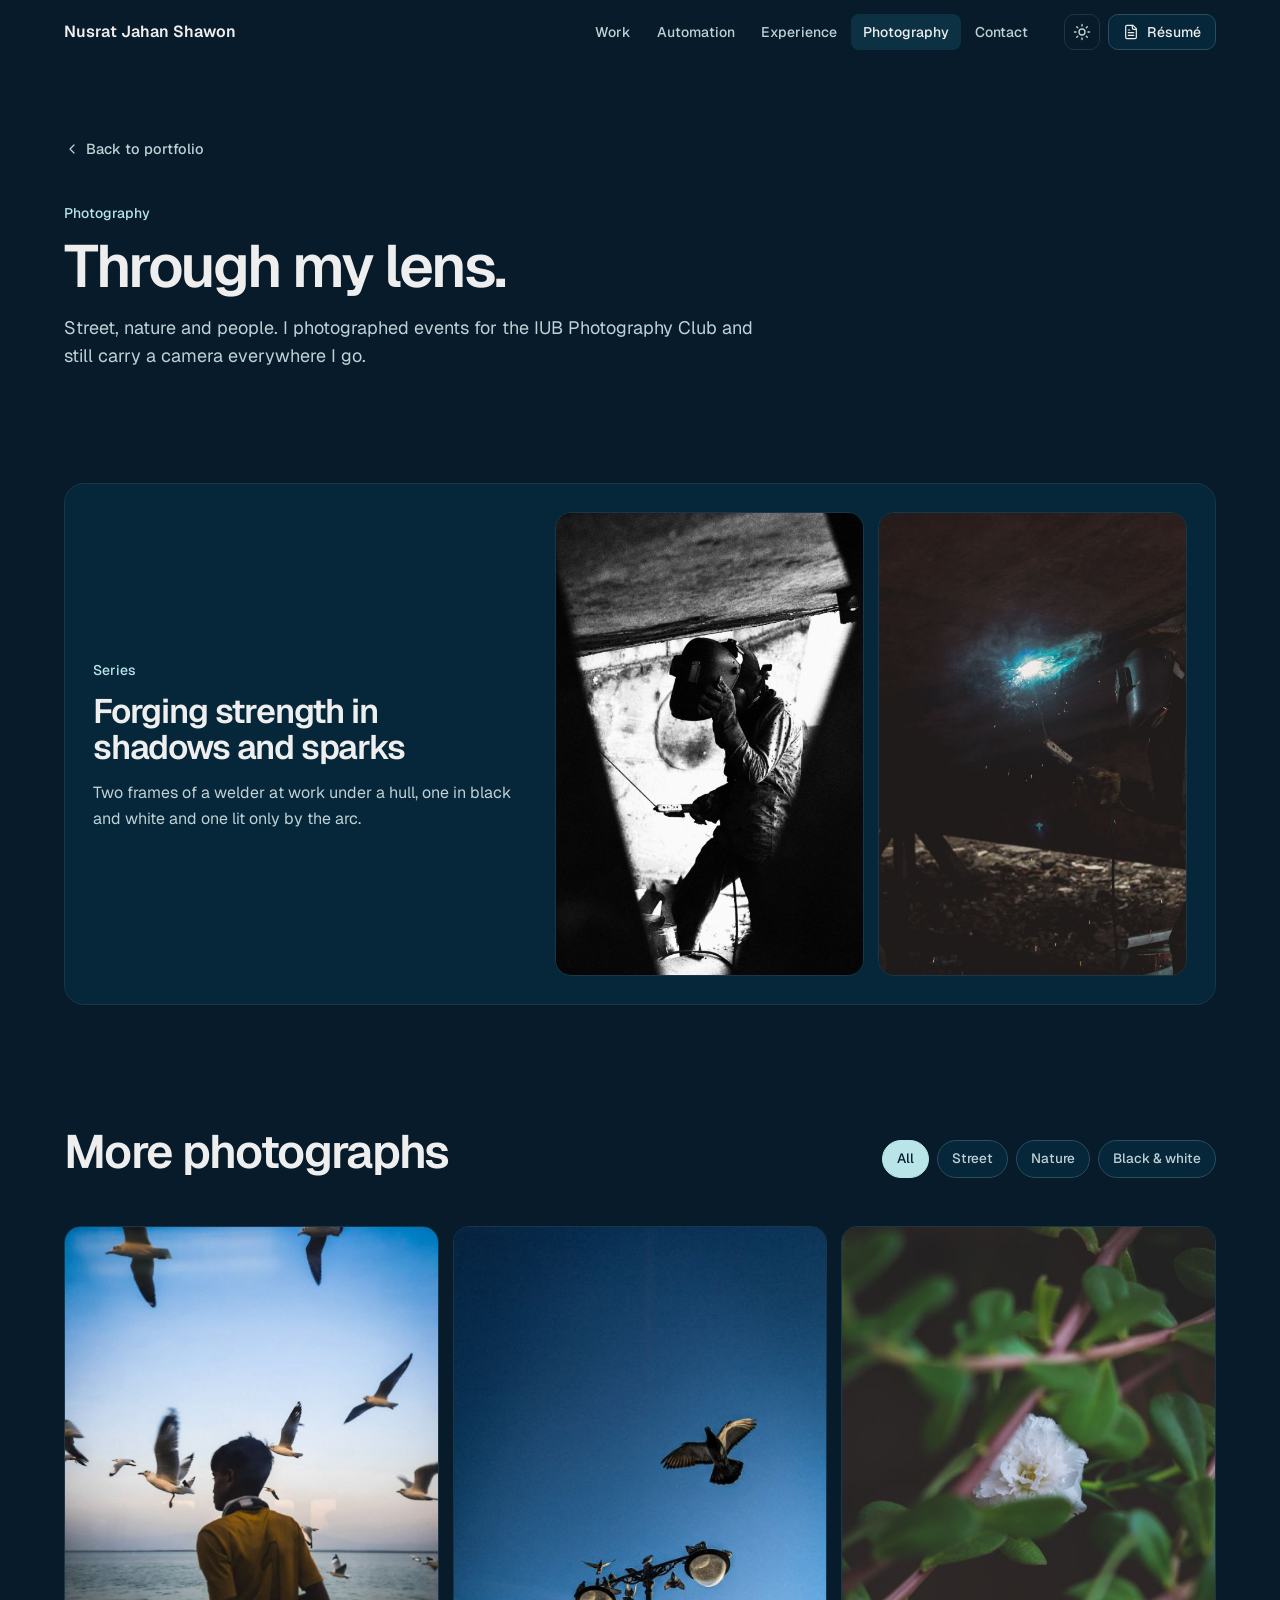
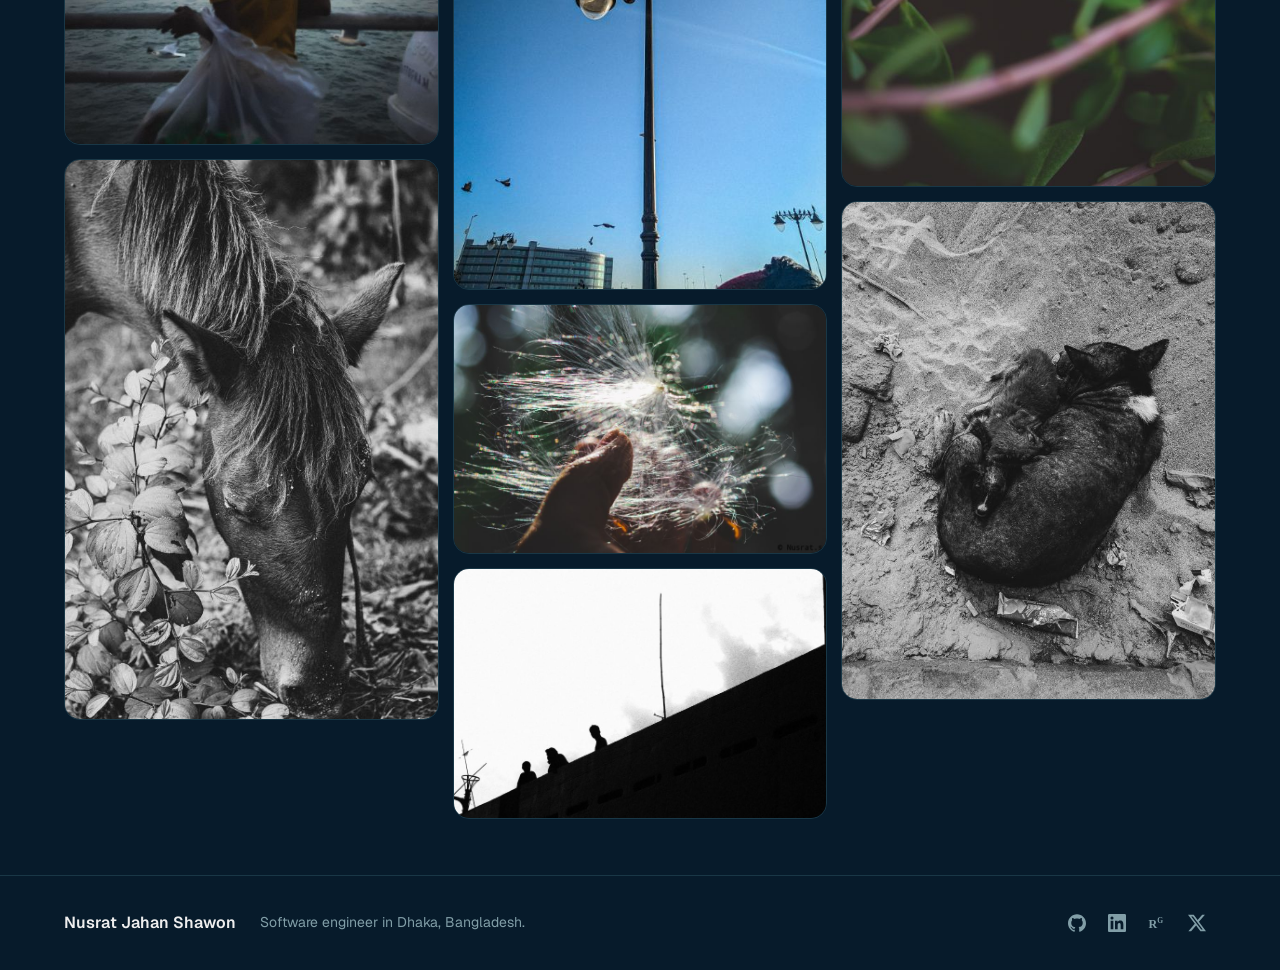
==== photography.html @ 1cd7f145 "Add photography page and photos, update experience, automation and CGPA Co-Authored-By: Claude Opus " ====
<!doctype html>
<html lang="en" data-theme="dark">
<head>
<meta charset="utf-8">
<meta name="viewport" content="width=device-width, initial-scale=1">
<title>Photography · Nusrat Jahan Shawon</title>
<meta name="description" content="Street, nature and people photographs by Nusrat Jahan Shawon.">
<meta property="og:title" content="Photography · Nusrat Jahan Shawon">
<meta property="og:image" content="assets/photos/gulls.jpg">
<meta name="theme-color" content="#071B2B">
<link rel="icon" href="assets/favicon.svg" type="image/svg+xml">
<link rel="preconnect" href="https://fonts.googleapis.com">
<link rel="preconnect" href="https://fonts.gstatic.com" crossorigin>
<link href="https://fonts.googleapis.com/css2?family=Geist:wght@400;500;600;700&family=Geist+Mono:wght@400;500&display=swap" rel="stylesheet">
<link rel="stylesheet" href="styles.css">
<script>
  try { const t = localStorage.getItem('theme'); if (t) document.documentElement.dataset.theme = t; } catch (e) {}
  document.documentElement.classList.add('js');
</script>
</head>
<body class="page-photo">

<svg width="0" height="0" style="position:absolute" aria-hidden="true">
  <defs>
    <symbol id="i-code" viewBox="0 0 24 24"><polyline points="16 18 22 12 16 6"/><polyline points="8 6 2 12 8 18"/></symbol>
    <symbol id="i-layers" viewBox="0 0 24 24"><path d="M12.83 2.18a2 2 0 0 0-1.66 0L2.6 6.08a1 1 0 0 0 0 1.83l8.58 3.91a2 2 0 0 0 1.66 0l8.58-3.9a1 1 0 0 0 0-1.83Z"/><path d="m22 17.65-9.17 4.16a2 2 0 0 1-1.66 0L2 17.65"/><path d="m22 12.65-9.17 4.16a2 2 0 0 1-1.66 0L2 12.65"/></symbol>
    <symbol id="i-briefcase" viewBox="0 0 24 24"><path d="M16 20V4a2 2 0 0 0-2-2h-4a2 2 0 0 0-2 2v16"/><rect width="20" height="14" x="2" y="6" rx="2"/></symbol>
    <symbol id="i-grad" viewBox="0 0 24 24"><path d="M21.42 10.922a1 1 0 0 0-.019-1.838L12.83 5.18a2 2 0 0 0-1.66 0L2.6 9.08a1 1 0 0 0 0 1.832l8.57 3.908a2 2 0 0 0 1.66 0z"/><path d="M22 10v6"/><path d="M6 12.5V16a6 3 0 0 0 12 0v-3.5"/></symbol>
    <symbol id="i-mail" viewBox="0 0 24 24"><rect width="20" height="16" x="2" y="4" rx="2"/><path d="m22 7-8.97 5.7a1.94 1.94 0 0 1-2.06 0L2 7"/></symbol>
    <symbol id="i-file" viewBox="0 0 24 24"><path d="M15 2H6a2 2 0 0 0-2 2v16a2 2 0 0 0 2 2h12a2 2 0 0 0 2-2V7Z"/><path d="M14 2v4a2 2 0 0 0 2 2h4"/><path d="M10 9H8M16 13H8M16 17H8"/></symbol>
    <symbol id="i-sun" viewBox="0 0 24 24"><circle cx="12" cy="12" r="4"/><path d="M12 2v2M12 20v2M4.93 4.93l1.41 1.41M17.66 17.66l1.41 1.41M2 12h2M20 12h2M6.34 17.66l-1.41 1.41M19.07 4.93l-1.41 1.41"/></symbol>
    <symbol id="i-moon" viewBox="0 0 24 24"><path d="M12 3a6 6 0 0 0 9 9 9 9 0 1 1-9-9Z"/></symbol>
    <symbol id="i-arrow" viewBox="0 0 24 24"><path d="M5 12h14"/><path d="m12 5 7 7-7 7"/></symbol>
    <symbol id="i-out" viewBox="0 0 24 24"><path d="M7 7h10v10"/><path d="M7 17 17 7"/></symbol>
    <symbol id="i-check" viewBox="0 0 24 24"><path d="M20 6 9 17l-5-5"/></symbol>
    <symbol id="i-home" viewBox="0 0 24 24"><path d="M3 10.5 12 3l9 7.5V20a1 1 0 0 1-1 1h-5v-6H9v6H4a1 1 0 0 1-1-1Z"/></symbol>
    <symbol id="i-users" viewBox="0 0 24 24"><path d="M16 21v-2a4 4 0 0 0-4-4H6a4 4 0 0 0-4 4v2"/><circle cx="9" cy="7" r="4"/><path d="M22 21v-2a4 4 0 0 0-3-3.87M16 3.13a4 4 0 0 1 0 7.75"/></symbol>
    <symbol id="i-activity" viewBox="0 0 24 24"><path d="M22 12h-2.48a2 2 0 0 0-1.93 1.46l-2.35 8.36a.25.25 0 0 1-.48 0L9.24 2.18a.25.25 0 0 0-.48 0l-2.35 8.36A2 2 0 0 1 4.49 12H2"/></symbol>
    <symbol id="i-db" viewBox="0 0 24 24"><ellipse cx="12" cy="5" rx="9" ry="3"/><path d="M3 5V19A9 3 0 0 0 21 19V5"/><path d="M3 12A9 3 0 0 0 21 12"/></symbol>
    <symbol id="i-hash" viewBox="0 0 24 24"><path d="M4 9h16M4 15h16M10 3 8 21M16 3l-2 18"/></symbol>
    <symbol id="i-sparkles" viewBox="0 0 24 24"><path d="M9.937 15.5A2 2 0 0 0 8.5 14.063l-6.135-1.582a.5.5 0 0 1 0-.962L8.5 9.936A2 2 0 0 0 9.937 8.5l1.582-6.135a.5.5 0 0 1 .963 0L14.063 8.5A2 2 0 0 0 15.5 9.937l6.135 1.581a.5.5 0 0 1 0 .964L15.5 14.063a2 2 0 0 0-1.437 1.437l-1.582 6.135a.5.5 0 0 1-.963 0z"/></symbol>
    <symbol id="i-settings" viewBox="0 0 24 24"><circle cx="12" cy="12" r="3"/><path d="M12 2v3M12 19v3M2 12h3M19 12h3M4.9 4.9l2.1 2.1M17 17l2.1 2.1M4.9 19.1 7 17M17 7l2.1-2.1"/></symbol>
    <symbol id="i-search" viewBox="0 0 24 24"><circle cx="11" cy="11" r="7"/><path d="m21 21-4.3-4.3"/></symbol>
    <symbol id="i-clock" viewBox="0 0 24 24"><circle cx="12" cy="12" r="10"/><polyline points="12 6 12 12 16 14"/></symbol>
    <symbol id="i-camera" viewBox="0 0 24 24"><path d="M14.5 4h-5L7 7H4a2 2 0 0 0-2 2v9a2 2 0 0 0 2 2h16a2 2 0 0 0 2-2V9a2 2 0 0 0-2-2h-3l-2.5-3z"/><circle cx="12" cy="13" r="3"/></symbol>
    <symbol id="i-zap" viewBox="0 0 24 24"><path d="M4 14a1 1 0 0 1-.78-1.63l9.9-10.2a.5.5 0 0 1 .86.46l-1.92 6.02A1 1 0 0 0 13 10h7a1 1 0 0 1 .78 1.63l-9.9 10.2a.5.5 0 0 1-.86-.46l1.92-6.02A1 1 0 0 0 11 14z"/></symbol>
    <symbol id="i-calendar" viewBox="0 0 24 24"><rect width="18" height="18" x="3" y="4" rx="2"/><path d="M16 2v4M8 2v4M3 10h18"/></symbol>
    <symbol id="i-pen" viewBox="0 0 24 24"><path d="M12 20h9"/><path d="M16.5 3.5a2.12 2.12 0 0 1 3 3L7 19l-4 1 1-4Z"/></symbol>
    <symbol id="i-play" viewBox="0 0 24 24"><polygon points="6 3 20 12 6 21 6 3"/></symbol>
    <symbol id="i-x-close" viewBox="0 0 24 24"><path d="M18 6 6 18M6 6l12 12"/></symbol>
    <symbol id="i-chev-l" viewBox="0 0 24 24"><path d="m15 18-6-6 6-6"/></symbol>
    <symbol id="i-chev-r" viewBox="0 0 24 24"><path d="m9 18 6-6-6-6"/></symbol>
    <symbol id="i-trophy" viewBox="0 0 24 24"><path d="M6 9H4.5a2.5 2.5 0 0 1 0-5H6M18 9h1.5a2.5 2.5 0 0 0 0-5H18M4 22h16M10 14.66V17c0 .55-.47.98-.97 1.21C7.85 18.75 7 20.24 7 22M14 14.66V17c0 .55.47.98.97 1.21C16.15 18.75 17 20.24 17 22"/><path d="M18 2H6v7a6 6 0 0 0 12 0V2Z"/></symbol>
    <symbol id="i-award" viewBox="0 0 24 24"><circle cx="12" cy="8" r="6"/><path d="M15.477 12.89 17 22l-5-3-5 3 1.523-9.11"/></symbol>
    <symbol id="i-heart" viewBox="0 0 24 24"><path d="M19 14c1.49-1.46 3-3.21 3-5.5A5.5 5.5 0 0 0 16.5 3c-1.76 0-3 .5-4.5 2-1.5-1.5-2.74-2-4.5-2A5.5 5.5 0 0 0 2 8.5c0 2.3 1.5 4.05 3 5.5l7 7Z"/></symbol>
    <symbol id="i-globe" viewBox="0 0 24 24"><circle cx="12" cy="12" r="10"/><path d="M12 2a14.5 14.5 0 0 0 0 20 14.5 14.5 0 0 0 0-20"/><path d="M2 12h20"/></symbol>
    <symbol id="i-github" viewBox="0 0 24 24"><path fill="currentColor" stroke="none" d="M12 .297c-6.63 0-12 5.373-12 12 0 5.303 3.438 9.8 8.205 11.385.6.113.82-.258.82-.577 0-.285-.01-1.04-.015-2.04-3.338.724-4.042-1.61-4.042-1.61C4.422 18.07 3.633 17.7 3.633 17.7c-1.087-.744.084-.729.084-.729 1.205.084 1.838 1.236 1.838 1.236 1.07 1.835 2.809 1.305 3.495.998.108-.776.417-1.305.76-1.605-2.665-.3-5.466-1.332-5.466-5.93 0-1.31.465-2.38 1.235-3.22-.135-.303-.54-1.523.105-3.176 0 0 1.005-.322 3.3 1.23.96-.267 1.98-.399 3-.405 1.02.006 2.04.138 3 .405 2.28-1.552 3.285-1.23 3.285-1.23.645 1.653.24 2.873.12 3.176.765.84 1.23 1.91 1.23 3.22 0 4.61-2.805 5.625-5.475 5.92.42.36.81 1.096.81 2.22 0 1.606-.015 2.896-.015 3.286 0 .315.21.69.825.57C20.565 22.092 24 17.592 24 12.297c0-6.627-5.373-12-12-12"/></symbol>
    <symbol id="i-linkedin" viewBox="0 0 24 24"><path fill="currentColor" stroke="none" d="M20.447 20.452h-3.554v-5.569c0-1.328-.027-3.037-1.852-3.037-1.853 0-2.136 1.445-2.136 2.939v5.667H9.351V9h3.414v1.561h.046c.477-.9 1.637-1.85 3.37-1.85 3.601 0 4.267 2.37 4.267 5.455v6.286zM5.337 7.433a2.062 2.062 0 1 1 0-4.125 2.062 2.062 0 0 1 0 4.125zm1.782 13.019H3.555V9h3.564v11.452zM22.225 0H1.771C.792 0 0 .774 0 1.729v20.542C0 23.227.792 24 1.771 24h20.451C23.2 24 24 23.227 24 22.271V1.729C24 .774 23.2 0 22.222 0h.003z"/></symbol>
    <symbol id="i-x" viewBox="0 0 24 24"><path fill="currentColor" stroke="none" d="M18.901 1.153h3.68l-8.04 9.19L24 22.846h-7.406l-5.8-7.584-6.638 7.584H.474l8.6-9.83L0 1.154h7.594l5.243 6.932ZM17.61 20.644h2.039L6.486 3.24H4.298Z"/></symbol>
    <symbol id="i-rg" viewBox="0 0 24 24"><text x="10.5" y="18" text-anchor="middle" font-family="Georgia, serif" font-size="16" font-weight="700" fill="currentColor" stroke="none">R<tspan font-size="10" dy="-6">G</tspan></text></symbol>
    <symbol id="t-anthropic" viewBox="0 0 24 24"><path d="M17.3041 3.541h-3.6718l6.696 16.918H24Zm-10.6082 0L0 20.459h3.7442l1.3693-3.5527h7.0052l1.3693 3.5528h3.7442L10.5363 3.5409Zm-.3712 10.2232 2.2914-5.9456 2.2914 5.9456Z"/></symbol>
    <symbol id="t-erpnext" viewBox="0 0 24 24"><path d="M2.88 0C1.29 0 0 1.29 0 2.88v18.24C0 22.71 1.29 24 2.88 24h18.24c1.59 0 2.88-1.29 2.88-2.88V2.88C24 1.29 22.71 0 21.12 0Zm5.04 5.76h8.254v2.146H7.92Zm0 5.033h7.85v2.146h-5.233v2.954h5.703v2.146H7.92Z"/></symbol>
    <symbol id="t-fal" viewBox="0 0 24 24"><path d="M12 1.5c.5 0 .9.4 1 .9l.9 4.6a2.5 2.5 0 0 0 2 2l4.7 1c.5.1.9.5.9 1s-.4.9-.9 1l-4.7 1a2.5 2.5 0 0 0-2 2l-.9 4.6c-.1.5-.5.9-1 .9s-.9-.4-1-.9l-.9-4.6a2.5 2.5 0 0 0-2-2l-4.7-1c-.5-.1-.9-.5-.9-1s.4-.9.9-1l4.7-1a2.5 2.5 0 0 0 2-2l.9-4.6c.1-.5.5-.9 1-.9Z"/></symbol>
    <symbol id="t-frappe" viewBox="0 0 24 24"><path d="M2.88 0C1.29 0 0 1.29 0 2.88v18.24C0 22.71 1.29 24 2.88 24h18.24c1.59 0 2.88-1.29 2.88-2.88V2.88C24 1.29 22.71 0 21.12 0H2.88zM8.4 6h8.024v2.111H8.4V6zm0 5.385h7.49v2.113h-4.93V18H8.4v-6.615z"/></symbol>
    <symbol id="t-gmail" viewBox="0 0 24 24"><path d="M24 5.457v13.909c0 .904-.732 1.636-1.636 1.636h-3.819V11.73L12 16.64l-6.545-4.91v9.273H1.636A1.636 1.636 0 0 1 0 19.366V5.457c0-2.023 2.309-3.178 3.927-1.964L5.455 4.64 12 9.548l6.545-4.91 1.528-1.145C21.69 2.28 24 3.434 24 5.457z"/></symbol>
    <symbol id="t-googleappsscript" viewBox="0 0 24 24"><path d="M12.363 2.54a3.136 3.136 0 0 0-.376.022 2.864 2.864 0 0 0-1.589.828c-.562.58-.82 1.115-.773 1.943-.01.264.193 1.023.272 1.274 1.115 3.546 2.09 6.75 3.26 10.279.08.246.168.486.267.72.02.047.035.046.048-.004.077-.297.174-.612.29-.945.894-2.576 1.772-5.14 2.633-7.696a.345.345 0 0 0 .004-.217 163.054 163.054 0 0 0-1.49-4.572 2.603 2.603 0 0 0-.704-.933c-.55-.46-1.166-.694-1.842-.7Zm9.078.117a2.734 2.734 0 0 0-2.878 1.828l-4.576 13.289a2.734 2.734 0 0 0 1.695 3.475l.12.04a2.734 2.734 0 0 0 3.475-1.694L23.85 6.307a2.734 2.734 0 0 0-1.695-3.476c-.233-.1-.506-.124-.716-.174ZM12.375 3.96a1.396 1.396 0 1 1 0 2.791 1.395 1.395 0 0 1 0-2.79zm8.809.07a1.402 1.402 0 1 1 0 2.803 1.402 1.402 0 0 1 0-2.803zM5.419 7.605a2.853 2.853 0 0 0-.468.052 2.683 2.683 0 0 0-1.337.627 2.62 2.62 0 0 0-.924 1.833 3.808 3.808 0 0 0 0 .648 2.52 2.52 0 0 0 .673 1.52c.221.238.465.454.732.648 3.043 2.21 6.08 4.43 9.108 6.664a.78.78 0 0 0 .158.089c.03-.043.032-.098.007-.167a17.409 17.409 0 0 0-.317-1.066 532.752 532.752 0 0 1-2.02-6.251 41.91 41.91 0 0 0-.497-1.477c-.967-.849-2.078-1.6-3.023-2.302A3.848 3.848 0 0 0 6.153 7.7a2.388 2.388 0 0 0-.734-.094Zm.02 1.424a1.398 1.398 0 1 1 0 2.796 1.398 1.398 0 0 1 0-2.796zm-2.458 6.792c-.733-.006-1.375.202-1.927.622a2.72 2.72 0 0 0-.95 1.45 2.78 2.78 0 0 0-.09 1.04 2.74 2.74 0 0 0 .695 1.583c.664.578 1.26.85 2 .945 1.42-.005 2.84-.012 4.262-.02h.418c2.277-.003 4.513-.002 6.706.003.148.005.28.003.392-.01.06-.005.091-.031.092-.077a10.656 10.656 0 0 0-.834-.653 488.746 488.746 0 0 1-6.57-4.815.236.236 0 0 0-.14-.047c-1.34-.003-2.691-.01-4.054-.02zm-.19 1.418a1.402 1.402 0 1 1 0 2.803 1.402 1.402 0 0 1 0-2.803zm13.874.002a1.4 1.4 0 1 1 0 2.8 1.4 1.4 0 0 1 0-2.8z"/></symbol>
    <symbol id="t-googlecloud" viewBox="0 0 24 24"><path d="M12.19 2.38a9.344 9.344 0 0 0-9.234 6.893c.053-.02-.055.013 0 0-3.875 2.551-3.922 8.11-.247 10.941l.006-.007-.007.03a6.717 6.717 0 0 0 4.077 1.356h5.173l.03.03h5.192c6.687.053 9.376-8.605 3.835-12.35a9.365 9.365 0 0 0-2.821-4.552l-.043.043.006-.05A9.344 9.344 0 0 0 12.19 2.38zm-.358 4.146c1.244-.04 2.518.368 3.486 1.15a5.186 5.186 0 0 1 1.862 4.078v.518c3.53-.07 3.53 5.262 0 5.193h-5.193l-.008.009v-.04H6.785a2.59 2.59 0 0 1-1.067-.23h.001a2.597 2.597 0 1 1 3.437-3.437l3.013-3.012A6.747 6.747 0 0 0 8.11 8.24c.018-.01.04-.026.054-.023a5.186 5.186 0 0 1 3.67-1.69z"/></symbol>
    <symbol id="t-googledrive" viewBox="0 0 24 24"><path d="M12.01 1.485c-2.082 0-3.754.02-3.743.047.01.02 1.708 3.001 3.774 6.62l3.76 6.574h3.76c2.081 0 3.753-.02 3.742-.047-.005-.02-1.708-3.001-3.775-6.62l-3.76-6.574zm-4.76 1.73a789.828 789.861 0 0 0-3.63 6.319L0 15.868l1.89 3.298 1.885 3.297 3.62-6.335 3.618-6.33-1.88-3.287C8.1 4.704 7.255 3.22 7.25 3.214zm2.259 12.653-.203.348c-.114.198-.96 1.672-1.88 3.287a423.93 423.948 0 0 1-1.698 2.97c-.01.026 3.24.042 7.222.042h7.244l1.796-3.157c.992-1.734 1.85-3.23 1.906-3.323l.104-.167h-7.249z"/></symbol>
    <symbol id="t-googlesheets" viewBox="0 0 24 24"><path d="M11.318 12.545H7.91v-1.909h3.41v1.91zM14.728 0v6h6l-6-6zm1.363 10.636h-3.41v1.91h3.41v-1.91zm0 3.273h-3.41v1.91h3.41v-1.91zM20.727 6.5v15.864c0 .904-.732 1.636-1.636 1.636H4.909a1.636 1.636 0 0 1-1.636-1.636V1.636C3.273.732 4.005 0 4.909 0h9.318v6.5h6.5zm-3.273 2.773H6.545v7.909h10.91v-7.91zm-6.136 4.636H7.91v1.91h3.41v-1.91z"/></symbol>
    <symbol id="t-modelcontextprotocol" viewBox="0 0 24 24"><path d="M13.85 0a4.16 4.16 0 0 0-2.95 1.217L1.456 10.66a.835.835 0 0 0 0 1.18.835.835 0 0 0 1.18 0l9.442-9.442a2.49 2.49 0 0 1 3.541 0 2.49 2.49 0 0 1 0 3.541L8.59 12.97l-.1.1a.835.835 0 0 0 0 1.18.835.835 0 0 0 1.18 0l.1-.098 7.03-7.034a2.49 2.49 0 0 1 3.542 0l.049.05a2.49 2.49 0 0 1 0 3.54l-8.54 8.54a1.96 1.96 0 0 0 0 2.755l1.753 1.753a.835.835 0 0 0 1.18 0 .835.835 0 0 0 0-1.18l-1.753-1.753a.266.266 0 0 1 0-.394l8.54-8.54a4.185 4.185 0 0 0 0-5.9l-.05-.05a4.16 4.16 0 0 0-2.95-1.218c-.2 0-.401.02-.6.048a4.17 4.17 0 0 0-1.17-3.552A4.16 4.16 0 0 0 13.85 0m0 3.333a.84.84 0 0 0-.59.245L6.275 10.56a4.186 4.186 0 0 0 0 5.902 4.186 4.186 0 0 0 5.902 0L19.16 9.48a.835.835 0 0 0 0-1.18.835.835 0 0 0-1.18 0l-6.985 6.984a2.49 2.49 0 0 1-3.54 0 2.49 2.49 0 0 1 0-3.54l6.983-6.985a.835.835 0 0 0 0-1.18.84.84 0 0 0-.59-.245"/></symbol>
    <symbol id="t-mongodb" viewBox="0 0 24 24"><path d="M17.193 9.555c-1.264-5.58-4.252-7.414-4.573-8.115-.28-.394-.53-.954-.735-1.44-.036.495-.055.685-.523 1.184-.723.566-4.438 3.682-4.74 10.02-.282 5.912 4.27 9.435 4.888 9.884l.07.05A73.49 73.49 0 0111.91 24h.481c.114-1.032.284-2.056.51-3.07.417-.296.604-.463.85-.693a11.342 11.342 0 003.639-8.464c.01-.814-.103-1.662-.197-2.218zm-5.336 8.195s0-8.291.275-8.29c.213 0 .49 10.695.49 10.695-.381-.045-.765-1.76-.765-2.405z"/></symbol>
    <symbol id="t-mysql" viewBox="0 0 24 24"><path d="M16.405 5.501c-.115 0-.193.014-.274.033v.013h.014c.054.104.146.18.214.273.054.107.1.214.154.32l.014-.015c.094-.066.14-.172.14-.333-.04-.047-.046-.094-.08-.14-.04-.067-.126-.1-.18-.153zM5.77 18.695h-.927a50.854 50.854 0 00-.27-4.41h-.008l-1.41 4.41H2.45l-1.4-4.41h-.01a72.892 72.892 0 00-.195 4.41H0c.055-1.966.192-3.81.41-5.53h1.15l1.335 4.064h.008l1.347-4.064h1.095c.242 2.015.384 3.86.428 5.53zm4.017-4.08c-.378 2.045-.876 3.533-1.492 4.46-.482.716-1.01 1.073-1.583 1.073-.153 0-.34-.046-.566-.138v-.494c.11.017.24.026.386.026.268 0 .483-.075.647-.222.197-.18.295-.382.295-.605 0-.155-.077-.47-.23-.944L6.23 14.615h.91l.727 2.36c.164.536.233.91.205 1.123.4-1.064.678-2.227.835-3.483zm12.325 4.08h-2.63v-5.53h.885v4.85h1.745zm-3.32.135l-1.016-.5c.09-.076.177-.158.255-.25.433-.506.648-1.258.648-2.253 0-1.83-.718-2.746-2.155-2.746-.704 0-1.254.232-1.65.697-.43.508-.646 1.256-.646 2.245 0 .972.19 1.686.574 2.14.35.41.877.615 1.583.615.264 0 .506-.033.725-.098l1.325.772.36-.622zM15.5 17.588c-.225-.36-.337-.94-.337-1.736 0-1.393.424-2.09 1.27-2.09.443 0 .77.167.977.5.224.362.336.936.336 1.723 0 1.404-.424 2.108-1.27 2.108-.445 0-.77-.167-.978-.5zm-1.658-.425c0 .47-.172.856-.516 1.156-.344.3-.803.45-1.384.45-.543 0-1.064-.172-1.573-.515l.237-.476c.438.22.833.328 1.19.328.332 0 .593-.073.783-.22a.754.754 0 00.3-.615c0-.33-.23-.61-.648-.845-.388-.213-1.163-.657-1.163-.657-.422-.307-.632-.636-.632-1.177 0-.45.157-.81.47-1.085.315-.278.72-.415 1.22-.415.512 0 .98.136 1.4.41l-.213.476a2.726 2.726 0 00-1.064-.23c-.283 0-.502.068-.654.206a.685.685 0 00-.248.524c0 .328.234.61.666.85.393.215 1.187.67 1.187.67.433.305.648.63.648 1.168zm9.382-5.852c-.535-.014-.95.04-1.297.188-.1.04-.26.04-.274.167.055.053.063.14.11.214.08.134.218.313.346.407.14.11.28.216.427.31.26.16.555.255.81.416.145.094.293.213.44.313.073.05.12.14.214.172v-.02c-.046-.06-.06-.147-.105-.214-.067-.067-.134-.127-.2-.193a3.223 3.223 0 00-.695-.675c-.214-.146-.682-.35-.77-.595l-.013-.014c.146-.013.32-.066.46-.106.227-.06.435-.047.67-.106.106-.027.213-.06.32-.094v-.06c-.12-.12-.21-.283-.334-.395a8.867 8.867 0 00-1.104-.823c-.21-.134-.476-.22-.697-.334-.08-.04-.214-.06-.26-.127-.12-.146-.19-.34-.275-.514a17.69 17.69 0 01-.547-1.163c-.12-.262-.193-.523-.34-.763-.69-1.137-1.437-1.826-2.586-2.5-.247-.14-.543-.2-.856-.274-.167-.008-.334-.02-.5-.027-.11-.047-.216-.174-.31-.235-.38-.24-1.364-.76-1.644-.072-.18.434.267.862.422 1.082.115.153.26.328.34.5.047.116.06.235.107.356.106.294.207.622.347.897.073.14.153.287.247.413.054.073.146.107.167.227-.094.136-.1.334-.154.5-.24.757-.146 1.693.194 2.25.107.166.362.534.703.393.3-.12.234-.5.32-.835.02-.08.007-.133.048-.187v.015c.094.188.188.367.274.555.206.328.566.668.867.895.16.12.287.328.487.402v-.02h-.015c-.043-.058-.1-.086-.154-.133a3.445 3.445 0 01-.35-.4 8.76 8.76 0 01-.747-1.218c-.11-.21-.202-.436-.29-.643-.04-.08-.04-.2-.107-.24-.1.146-.247.273-.32.453-.127.288-.14.642-.188 1.01-.027.007-.014 0-.027.014-.214-.052-.287-.274-.367-.46-.2-.475-.233-1.238-.06-1.785.047-.14.247-.582.167-.716-.042-.127-.174-.2-.247-.303a2.478 2.478 0 01-.24-.427c-.16-.374-.24-.788-.414-1.162-.08-.173-.22-.354-.334-.513-.127-.18-.267-.307-.368-.52-.033-.073-.08-.194-.027-.274.014-.054.042-.075.094-.09.088-.072.335.022.422.062.247.1.455.194.662.334.094.066.195.193.315.226h.14c.214.047.455.014.655.073.355.114.675.28.962.46a5.953 5.953 0 012.085 2.286c.08.154.115.295.188.455.14.33.313.663.455.982.14.315.275.636.476.897.1.14.502.213.682.286.133.06.34.115.46.188.23.14.454.3.67.454.11.076.443.243.463.378z"/></symbol>
    <symbol id="t-n8n" viewBox="0 0 24 24"><path d="M4.8 16.8c.45 0 .6-.15.6-.6V15c0-1.8.6-2.4 2.4-2.4H9c1.8 0 2.4.6 2.4 2.4v1.2c0 .45.15.6.6.6s.6-.15.6-.6V15c0-1.8.6-2.4 2.4-2.4h1.2c1.8 0 2.4.6 2.4 2.4v1.2c0 .45.15.6.6.6s.6-.15.6-.6V15c0-1.8.6-2.4 2.4-2.4h1.2c.45 0 .6-.15.6-.6s-.15-.6-.6-.6h-1.2c-1.8 0-2.4-.6-2.4-2.4V7.8c0-.45-.15-.6-.6-.6s-.6.15-.6.6V9c0 1.8-.6 2.4-2.4 2.4H15c-1.8 0-2.4-.6-2.4-2.4V7.8c0-.45-.15-.6-.6-.6s-.6.15-.6.6V9c0 1.8-.6 2.4-2.4 2.4H7.8c-1.8 0-2.4-.6-2.4-2.4V7.8c0-.45-.15-.6-.6-.6s-.6.15-.6.6V9c0 1.8-.6 2.4-2.4 2.4H.6c-.45 0-.6.15-.6.6s.15.6.6.6h1.2c1.8 0 2.4.6 2.4 2.4v1.2c0 .45.15.6.6.6"/></symbol>
    <symbol id="t-nextdotjs" viewBox="0 0 24 24"><path d="M18.665 21.978C16.758 23.255 14.465 24 12 24 5.377 24 0 18.623 0 12S5.377 0 12 0s12 5.377 12 12c0 3.583-1.574 6.801-4.067 9.001L9.219 7.2H7.2v9.596h1.615V9.251l9.85 12.727Zm-3.332-8.533 1.6 2.061V7.2h-1.6v6.245Z"/></symbol>
    <symbol id="t-nodedotjs" viewBox="0 0 24 24"><path d="M11.998,24c-0.321,0-0.641-0.084-0.922-0.247l-2.936-1.737c-0.438-0.245-0.224-0.332-0.08-0.383 c0.585-0.203,0.703-0.25,1.328-0.604c0.065-0.037,0.151-0.023,0.218,0.017l2.256,1.339c0.082,0.045,0.197,0.045,0.272,0l8.795-5.076 c0.082-0.047,0.134-0.141,0.134-0.238V6.921c0-0.099-0.053-0.192-0.137-0.242l-8.791-5.072c-0.081-0.047-0.189-0.047-0.271,0 L3.075,6.68C2.99,6.729,2.936,6.825,2.936,6.921v10.15c0,0.097,0.054,0.189,0.139,0.235l2.409,1.392 c1.307,0.654,2.108-0.116,2.108-0.89V7.787c0-0.142,0.114-0.253,0.256-0.253h1.115c0.139,0,0.255,0.112,0.255,0.253v10.021 c0,1.745-0.95,2.745-2.604,2.745c-0.508,0-0.909,0-2.026-0.551L2.28,18.675c-0.57-0.329-0.922-0.945-0.922-1.604V6.921 c0-0.659,0.353-1.275,0.922-1.603l8.795-5.082c0.557-0.315,1.296-0.315,1.848,0l8.794,5.082c0.57,0.329,0.924,0.944,0.924,1.603 v10.15c0,0.659-0.354,1.273-0.924,1.604l-8.794,5.078C12.643,23.916,12.324,24,11.998,24z M19.099,13.993 c0-1.9-1.284-2.406-3.987-2.763c-2.731-0.361-3.009-0.548-3.009-1.187c0-0.528,0.235-1.233,2.258-1.233 c1.807,0,2.473,0.389,2.747,1.607c0.024,0.115,0.129,0.199,0.247,0.199h1.141c0.071,0,0.138-0.031,0.186-0.081 c0.048-0.054,0.074-0.123,0.067-0.196c-0.177-2.098-1.571-3.076-4.388-3.076c-2.508,0-4.004,1.058-4.004,2.833 c0,1.925,1.488,2.457,3.895,2.695c2.88,0.282,3.103,0.703,3.103,1.269c0,0.983-0.789,1.402-2.642,1.402 c-2.327,0-2.839-0.584-3.011-1.742c-0.02-0.124-0.126-0.215-0.253-0.215h-1.137c-0.141,0-0.254,0.112-0.254,0.253 c0,1.482,0.806,3.248,4.655,3.248C17.501,17.007,19.099,15.91,19.099,13.993z"/></symbol>
    <symbol id="t-openai" viewBox="0 0 24 24"><path d="M22.2819 9.8211a5.9847 5.9847 0 0 0-.5157-4.9108 6.0462 6.0462 0 0 0-6.5098-2.9A6.0651 6.0651 0 0 0 4.9807 4.1818a5.9847 5.9847 0 0 0-3.9977 2.9 6.0462 6.0462 0 0 0 .7427 7.0966 5.98 5.98 0 0 0 .511 4.9107 6.051 6.051 0 0 0 6.5146 2.9001A5.9847 5.9847 0 0 0 13.2599 24a6.0557 6.0557 0 0 0 5.7718-4.2058 5.9894 5.9894 0 0 0 3.9977-2.9001 6.0557 6.0557 0 0 0-.7475-7.0729zm-9.022 12.6081a4.4755 4.4755 0 0 1-2.8764-1.0408l.1419-.0804 4.7783-2.7582a.7948.7948 0 0 0 .3927-.6813v-6.7369l2.02 1.1686a.071.071 0 0 1 .038.052v5.5826a4.504 4.504 0 0 1-4.4945 4.4944zm-9.6607-4.1254a4.4708 4.4708 0 0 1-.5346-3.0137l.142.0852 4.783 2.7582a.7712.7712 0 0 0 .7806 0l5.8428-3.3685v2.3324a.0804.0804 0 0 1-.0332.0615L9.74 19.9502a4.4992 4.4992 0 0 1-6.1408-1.6464zM2.3408 7.8956a4.485 4.485 0 0 1 2.3655-1.9728V11.6a.7664.7664 0 0 0 .3879.6765l5.8144 3.3543-2.0201 1.1685a.0757.0757 0 0 1-.071 0l-4.8303-2.7865A4.504 4.504 0 0 1 2.3408 7.872zm16.5963 3.8558L13.1038 8.364 15.1192 7.2a.0757.0757 0 0 1 .071 0l4.8303 2.7913a4.4944 4.4944 0 0 1-.6765 8.1042v-5.6772a.79.79 0 0 0-.407-.667zm2.0107-3.0231l-.142-.0852-4.7735-2.7818a.7759.7759 0 0 0-.7854 0L9.409 9.2297V6.8974a.0662.0662 0 0 1 .0284-.0615l4.8303-2.7866a4.4992 4.4992 0 0 1 6.6802 4.66zM8.3065 12.863l-2.02-1.1638a.0804.0804 0 0 1-.038-.0567V6.0742a4.4992 4.4992 0 0 1 7.3757-3.4537l-.142.0805L8.704 5.459a.7948.7948 0 0 0-.3927.6813zm1.0976-2.3654l2.602-1.4998 2.6069 1.4998v2.9994l-2.5974 1.4997-2.6067-1.4997Z"/></symbol>
    <symbol id="t-postgresql" viewBox="0 0 24 24"><path d="M23.5594 14.7228a.5269.5269 0 0 0-.0563-.1191c-.139-.2632-.4768-.3418-1.0074-.2321-1.6533.3411-2.2935.1312-2.5256-.0191 1.342-2.0482 2.445-4.522 3.0411-6.8297.2714-1.0507.7982-3.5237.1222-4.7316a1.5641 1.5641 0 0 0-.1509-.235C21.6931.9086 19.8007.0248 17.5099.0005c-1.4947-.0158-2.7705.3461-3.1161.4794a9.449 9.449 0 0 0-.5159-.0816 8.044 8.044 0 0 0-1.3114-.1278c-1.1822-.0184-2.2038.2642-3.0498.8406-.8573-.3211-4.7888-1.645-7.2219.0788C.9359 2.1526.3086 3.8733.4302 6.3043c.0409.818.5069 3.334 1.2423 5.7436.4598 1.5065.9387 2.7019 1.4334 3.582.553.9942 1.1259 1.5933 1.7143 1.7895.4474.1491 1.1327.1441 1.8581-.7279.8012-.9635 1.5903-1.8258 1.9446-2.2069.4351.2355.9064.3625 1.39.3772a.0569.0569 0 0 0 .0004.0041 11.0312 11.0312 0 0 0-.2472.3054c-.3389.4302-.4094.5197-1.5002.7443-.3102.064-1.1344.2339-1.1464.8115-.0025.1224.0329.2309.0919.3268.2269.4231.9216.6097 1.015.6331 1.3345.3335 2.5044.092 3.3714-.6787-.017 2.231.0775 4.4174.3454 5.0874.2212.5529.7618 1.9045 2.4692 1.9043.2505 0 .5263-.0291.8296-.0941 1.7819-.3821 2.5557-1.1696 2.855-2.9059.1503-.8707.4016-2.8753.5388-4.1012.0169-.0703.0357-.1207.057-.1362.0007-.0005.0697-.0471.4272.0307a.3673.3673 0 0 0 .0443.0068l.2539.0223.0149.001c.8468.0384 1.9114-.1426 2.5312-.4308.6438-.2988 1.8057-1.0323 1.5951-1.6698zM2.371 11.8765c-.7435-2.4358-1.1779-4.8851-1.2123-5.5719-.1086-2.1714.4171-3.6829 1.5623-4.4927 1.8367-1.2986 4.8398-.5408 6.108-.13-.0032.0032-.0066.0061-.0098.0094-2.0238 2.044-1.9758 5.536-1.9708 5.7495-.0002.0823.0066.1989.0162.3593.0348.5873.0996 1.6804-.0735 2.9184-.1609 1.1504.1937 2.2764.9728 3.0892.0806.0841.1648.1631.2518.2374-.3468.3714-1.1004 1.1926-1.9025 2.1576-.5677.6825-.9597.5517-1.0886.5087-.3919-.1307-.813-.5871-1.2381-1.3223-.4796-.839-.9635-2.0317-1.4155-3.5126zm6.0072 5.0871c-.1711-.0428-.3271-.1132-.4322-.1772.0889-.0394.2374-.0902.4833-.1409 1.2833-.2641 1.4815-.4506 1.9143-1.0002.0992-.126.2116-.2687.3673-.4426a.3549.3549 0 0 0 .0737-.1298c.1708-.1513.2724-.1099.4369-.0417.156.0646.3078.26.3695.4752.0291.1016.0619.2945-.0452.4444-.9043 1.2658-2.2216 1.2494-3.1676 1.0128zm2.094-3.988-.0525.141c-.133.3566-.2567.6881-.3334 1.003-.6674-.0021-1.3168-.2872-1.8105-.8024-.6279-.6551-.9131-1.5664-.7825-2.5004.1828-1.3079.1153-2.4468.079-3.0586-.005-.0857-.0095-.1607-.0122-.2199.2957-.2621 1.6659-.9962 2.6429-.7724.4459.1022.7176.4057.8305.928.5846 2.7038.0774 3.8307-.3302 4.7363-.084.1866-.1633.3629-.2311.5454zm7.3637 4.5725c-.0169.1768-.0358.376-.0618.5959l-.146.4383a.3547.3547 0 0 0-.0182.1077c-.0059.4747-.054.6489-.115.8693-.0634.2292-.1353.4891-.1794 1.0575-.11 1.4143-.8782 2.2267-2.4172 2.5565-1.5155.3251-1.7843-.4968-2.0212-1.2217a6.5824 6.5824 0 0 0-.0769-.2266c-.2154-.5858-.1911-1.4119-.1574-2.5551.0165-.5612-.0249-1.9013-.3302-2.6462.0044-.2932.0106-.5909.019-.8918a.3529.3529 0 0 0-.0153-.1126 1.4927 1.4927 0 0 0-.0439-.208c-.1226-.4283-.4213-.7866-.7797-.9351-.1424-.059-.4038-.1672-.7178-.0869.067-.276.1831-.5875.309-.9249l.0529-.142c.0595-.16.134-.3257.213-.5012.4265-.9476 1.0106-2.2453.3766-5.1772-.2374-1.0981-1.0304-1.6343-2.2324-1.5098-.7207.0746-1.3799.3654-1.7088.5321a5.6716 5.6716 0 0 0-.1958.1041c.0918-1.1064.4386-3.1741 1.7357-4.4823a4.0306 4.0306 0 0 1 .3033-.276.3532.3532 0 0 0 .1447-.0644c.7524-.5706 1.6945-.8506 2.802-.8325.4091.0067.8017.0339 1.1742.081 1.939.3544 3.2439 1.4468 4.0359 2.3827.8143.9623 1.2552 1.9315 1.4312 2.4543-1.3232-.1346-2.2234.1268-2.6797.779-.9926 1.4189.543 4.1729 1.2811 5.4964.1353.2426.2522.4522.2889.5413.2403.5825.5515.9713.7787 1.2552.0696.087.1372.1714.1885.245-.4008.1155-1.1208.3825-1.0552 1.717-.0123.1563-.0423.4469-.0834.8148-.0461.2077-.0702.4603-.0994.7662zm.8905-1.6211c-.0405-.8316.2691-.9185.5967-1.0105a2.8566 2.8566 0 0 0 .135-.0406 1.202 1.202 0 0 0 .1342.103c.5703.3765 1.5823.4213 3.0068.1344-.2016.1769-.5189.3994-.9533.6011-.4098.1903-1.0957.333-1.7473.3636-.7197.0336-1.0859-.0807-1.1721-.151zm.5695-9.2712c-.0059.3508-.0542.6692-.1054 1.0017-.055.3576-.112.7274-.1264 1.1762-.0142.4368.0404.8909.0932 1.3301.1066.887.216 1.8003-.2075 2.7014a3.5272 3.5272 0 0 1-.1876-.3856c-.0527-.1276-.1669-.3326-.3251-.6162-.6156-1.1041-2.0574-3.6896-1.3193-4.7446.3795-.5427 1.3408-.5661 2.1781-.463zm.2284 7.0137a12.3762 12.3762 0 0 0-.0853-.1074l-.0355-.0444c.7262-1.1995.5842-2.3862.4578-3.4385-.0519-.4318-.1009-.8396-.0885-1.2226.0129-.4061.0666-.7543.1185-1.0911.0639-.415.1288-.8443.1109-1.3505.0134-.0531.0188-.1158.0118-.1902-.0457-.4855-.5999-1.938-1.7294-3.253-.6076-.7073-1.4896-1.4972-2.6889-2.0395.5251-.1066 1.2328-.2035 2.0244-.1859 2.0515.0456 3.6746.8135 4.8242 2.2824a.908.908 0 0 1 .0667.1002c.7231 1.3556-.2762 6.2751-2.9867 10.5405zm-8.8166-6.1162c-.025.1794-.3089.4225-.6211.4225a.5821.5821 0 0 1-.0809-.0056c-.1873-.026-.3765-.144-.5059-.3156-.0458-.0605-.1203-.178-.1055-.2844.0055-.0401.0261-.0985.0925-.1488.1182-.0894.3518-.1226.6096-.0867.3163.0441.6426.1938.6113.4186zm7.9305-.4114c.0111.0792-.049.201-.1531.3102-.0683.0717-.212.1961-.4079.2232a.5456.5456 0 0 1-.075.0052c-.2935 0-.5414-.2344-.5607-.3717-.024-.1765.2641-.3106.5611-.352.297-.0414.6111.0088.6356.1851z"/></symbol>
    <symbol id="t-prisma" viewBox="0 0 24 24"><path d="M21.8068 18.2848L13.5528.7565c-.207-.4382-.639-.7273-1.1286-.7541-.5023-.0293-.9523.213-1.2062.6253L2.266 15.1271c-.2773.4518-.2718 1.0091.0158 1.4555l4.3759 6.7786c.2608.4046.7127.6388 1.1823.6388.1332 0 .267-.0188.3987-.0577l12.7019-3.7568c.3891-.1151.7072-.3904.8737-.7553s.1633-.7828-.0075-1.1454zm-1.8481.7519L9.1814 22.2242c-.3292.0975-.6448-.1873-.5756-.5194l3.8501-18.4386c.072-.3448.5486-.3996.699-.0803l7.1288 15.138c.1344.2856-.019.6224-.325.7128z"/></symbol>
    <symbol id="t-python" viewBox="0 0 24 24"><path d="M11.858 0c-.978.005-1.913.088-2.736.234C6.7.662 6.26 1.558 6.26 3.21v2.182h5.725v.727H4.111c-1.664 0-3.121 1-3.577 2.903-.526 2.181-.549 3.542 0 5.82.407 1.694 1.379 2.902 3.043 2.902h1.969v-2.616c0-1.89 1.635-3.557 3.576-3.557h5.72c1.591 0 2.862-1.31 2.862-2.91v-5.45c0-1.553-1.309-2.718-2.863-2.977A18 18 0 0 0 11.858 0M8.762 1.755c.591 0 1.074.491 1.074 1.095 0 .601-.483 1.087-1.074 1.087A1.08 1.08 0 0 1 7.688 2.85c0-.604.48-1.095 1.074-1.095m9.656 4.364v2.543c0 1.971-1.671 3.63-3.577 3.63H9.122c-1.566 0-2.862 1.34-2.862 2.91v5.452c0 1.551 1.349 2.464 2.862 2.91 1.813.532 3.55.628 5.72 0 1.44-.418 2.862-1.258 2.862-2.91V18.47h-5.719v-.727h8.582c1.664 0 2.284-1.16 2.862-2.903.598-1.793.573-3.518 0-5.819-.41-1.656-1.196-2.903-2.862-2.903zm-3.216 13.807a1.08 1.08 0 0 1 1.074 1.088c0 .604-.48 1.094-1.074 1.094-.592 0-1.075-.49-1.075-1.094 0-.601.483-1.088 1.075-1.088"/></symbol>
    <symbol id="t-railway" viewBox="0 0 24 24"><path d="M.113 10.27A13.026 13.026 0 000 11.48h18.23c-.064-.125-.15-.237-.235-.347-3.117-4.027-4.793-3.677-7.19-3.78-.8-.034-1.34-.048-4.524-.048-1.704 0-3.555.005-5.358.01-.234.63-.459 1.24-.567 1.737h9.342v1.216H.113v.002zm18.26 2.426H.009c.02.326.05.645.094.961h16.955c.754 0 1.179-.429 1.315-.96zm-17.318 4.28s2.81 6.902 10.93 7.024c4.855 0 9.027-2.883 10.92-7.024H1.056zM11.988 0C7.5 0 3.593 2.466 1.531 6.108l4.75-.005v-.002c3.71 0 3.849.016 4.573.047l.448.016c1.563.052 3.485.22 4.996 1.364.82.621 2.007 1.99 2.712 2.965.654.902.842 1.94.396 2.934-.408.914-1.289 1.458-2.353 1.458H.391s.099.42.249.886h22.748A12.026 12.026 0 0024 12.005C24 5.377 18.621 0 11.988 0z"/></symbol>
    <symbol id="t-react" viewBox="0 0 24 24"><path d="M14.23 12.004a2.236 2.236 0 0 1-2.235 2.236 2.236 2.236 0 0 1-2.236-2.236 2.236 2.236 0 0 1 2.235-2.236 2.236 2.236 0 0 1 2.236 2.236zm2.648-10.69c-1.346 0-3.107.96-4.888 2.622-1.78-1.653-3.542-2.602-4.887-2.602-.41 0-.783.093-1.106.278-1.375.793-1.683 3.264-.973 6.365C1.98 8.917 0 10.42 0 12.004c0 1.59 1.99 3.097 5.043 4.03-.704 3.113-.39 5.588.988 6.38.32.187.69.275 1.102.275 1.345 0 3.107-.96 4.888-2.624 1.78 1.654 3.542 2.603 4.887 2.603.41 0 .783-.09 1.106-.275 1.374-.792 1.683-3.263.973-6.365C22.02 15.096 24 13.59 24 12.004c0-1.59-1.99-3.097-5.043-4.032.704-3.11.39-5.587-.988-6.38-.318-.184-.688-.277-1.092-.278zm-.005 1.09v.006c.225 0 .406.044.558.127.666.382.955 1.835.73 3.704-.054.46-.142.945-.25 1.44-.96-.236-2.006-.417-3.107-.534-.66-.905-1.345-1.727-2.035-2.447 1.592-1.48 3.087-2.292 4.105-2.295zm-9.77.02c1.012 0 2.514.808 4.11 2.28-.686.72-1.37 1.537-2.02 2.442-1.107.117-2.154.298-3.113.538-.112-.49-.195-.964-.254-1.42-.23-1.868.054-3.32.714-3.707.19-.09.4-.127.563-.132zm4.882 3.05c.455.468.91.992 1.36 1.564-.44-.02-.89-.034-1.345-.034-.46 0-.915.01-1.36.034.44-.572.895-1.096 1.345-1.565zM12 8.1c.74 0 1.477.034 2.202.093.406.582.802 1.203 1.183 1.86.372.64.71 1.29 1.018 1.946-.308.655-.646 1.31-1.013 1.95-.38.66-.773 1.288-1.18 1.87-.728.063-1.466.098-2.21.098-.74 0-1.477-.035-2.202-.093-.406-.582-.802-1.204-1.183-1.86-.372-.64-.71-1.29-1.018-1.946.303-.657.646-1.313 1.013-1.954.38-.66.773-1.286 1.18-1.868.728-.064 1.466-.098 2.21-.098zm-3.635.254c-.24.377-.48.763-.704 1.16-.225.39-.435.782-.635 1.174-.265-.656-.49-1.31-.676-1.947.64-.15 1.315-.283 2.015-.386zm7.26 0c.695.103 1.365.23 2.006.387-.18.632-.405 1.282-.66 1.933-.2-.39-.41-.783-.64-1.174-.225-.392-.465-.774-.705-1.146zm3.063.675c.484.15.944.317 1.375.498 1.732.74 2.852 1.708 2.852 2.476-.005.768-1.125 1.74-2.857 2.475-.42.18-.88.342-1.355.493-.28-.958-.646-1.956-1.1-2.98.45-1.017.81-2.01 1.085-2.964zm-13.395.004c.278.96.645 1.957 1.1 2.98-.45 1.017-.812 2.01-1.086 2.964-.484-.15-.944-.318-1.37-.5-1.732-.737-2.852-1.706-2.852-2.474 0-.768 1.12-1.742 2.852-2.476.42-.18.88-.342 1.356-.494zm11.678 4.28c.265.657.49 1.312.676 1.948-.64.157-1.316.29-2.016.39.24-.375.48-.762.705-1.158.225-.39.435-.788.636-1.18zm-9.945.02c.2.392.41.783.64 1.175.23.39.465.772.705 1.143-.695-.102-1.365-.23-2.006-.386.18-.63.406-1.282.66-1.933zM17.92 16.32c.112.493.2.968.254 1.423.23 1.868-.054 3.32-.714 3.708-.147.09-.338.128-.563.128-1.012 0-2.514-.807-4.11-2.28.686-.72 1.37-1.536 2.02-2.44 1.107-.118 2.154-.3 3.113-.54zm-11.83.01c.96.234 2.006.415 3.107.532.66.905 1.345 1.727 2.035 2.446-1.595 1.483-3.092 2.295-4.11 2.295-.22-.005-.406-.05-.553-.132-.666-.38-.955-1.834-.73-3.703.054-.46.142-.944.25-1.438zm4.56.64c.44.02.89.034 1.345.034.46 0 .915-.01 1.36-.034-.44.572-.895 1.095-1.345 1.565-.455-.47-.91-.993-1.36-1.565z"/></symbol>
    <symbol id="t-slack" viewBox="0 0 24 24"><path d="M5.042 15.165a2.528 2.528 0 0 1-2.52 2.523A2.528 2.528 0 0 1 0 15.165a2.527 2.527 0 0 1 2.522-2.52h2.52v2.52zM6.313 15.165a2.527 2.527 0 0 1 2.521-2.52 2.527 2.527 0 0 1 2.521 2.52v6.313A2.528 2.528 0 0 1 8.834 24a2.528 2.528 0 0 1-2.521-2.522v-6.313zM8.834 5.042a2.528 2.528 0 0 1-2.521-2.52A2.528 2.528 0 0 1 8.834 0a2.528 2.528 0 0 1 2.521 2.522v2.52H8.834zM8.834 6.313a2.528 2.528 0 0 1 2.521 2.521 2.528 2.528 0 0 1-2.521 2.521H2.522A2.528 2.528 0 0 1 0 8.834a2.528 2.528 0 0 1 2.522-2.521h6.312zM18.956 8.834a2.528 2.528 0 0 1 2.522-2.521A2.528 2.528 0 0 1 24 8.834a2.528 2.528 0 0 1-2.522 2.521h-2.522V8.834zM17.688 8.834a2.528 2.528 0 0 1-2.523 2.521 2.527 2.527 0 0 1-2.52-2.521V2.522A2.527 2.527 0 0 1 15.165 0a2.528 2.528 0 0 1 2.523 2.522v6.312zM15.165 18.956a2.528 2.528 0 0 1 2.523 2.522A2.528 2.528 0 0 1 15.165 24a2.527 2.527 0 0 1-2.52-2.522v-2.522h2.52zM15.165 17.688a2.527 2.527 0 0 1-2.52-2.523 2.526 2.526 0 0 1 2.52-2.52h6.313A2.527 2.527 0 0 1 24 15.165a2.528 2.528 0 0 1-2.522 2.523h-6.313z"/></symbol>
    <symbol id="t-zapier" viewBox="0 0 24 24"><path d="M4.157 0A4.151 4.151 0 0 0 0 4.161v15.678A4.151 4.151 0 0 0 4.157 24h15.682A4.152 4.152 0 0 0 24 19.839V4.161A4.152 4.152 0 0 0 19.839 0H4.157Zm10.61 8.761h.03a.577.577 0 0 1 .23.038.585.585 0 0 1 .201.124.63.63 0 0 1 .162.431.612.612 0 0 1-.162.435.58.58 0 0 1-.201.128.58.58 0 0 1-.23.042.529.529 0 0 1-.235-.042.585.585 0 0 1-.332-.328.559.559 0 0 1-.038-.235.613.613 0 0 1 .17-.431.59.59 0 0 1 .405-.162Zm2.853 1.572c.03.004.061.004.095.004.325-.011.646.064.937.219.238.144.431.355.552.609.128.279.189.582.185.888v.193a2 2 0 0 1 0 .219h-2.498c.003.227.075.45.204.642a.78.78 0 0 0 .646.265.714.714 0 0 0 .484-.136.642.642 0 0 0 .23-.318l.915.257a1.398 1.398 0 0 1-.28.537c-.14.159-.321.284-.521.355a2.234 2.234 0 0 1-.836.136 1.923 1.923 0 0 1-1.001-.245 1.618 1.618 0 0 1-.665-.703 2.221 2.221 0 0 1-.227-1.036 1.95 1.95 0 0 1 .48-1.398 1.9 1.9 0 0 1 1.3-.488Zm-9.607.023c.162.004.325.026.48.079.207.065.4.174.563.314.26.302.393.692.366 1.088v2.276H8.53l-.109-.711h-.065c-.064.163-.155.31-.272.439a1.122 1.122 0 0 1-.374.264 1.023 1.023 0 0 1-.453.083 1.334 1.334 0 0 1-.866-.264.965.965 0 0 1-.329-.801.993.993 0 0 1 .076-.431 1.02 1.02 0 0 1 .242-.363 1.478 1.478 0 0 1 1.043-.303h.952v-.181a.696.696 0 0 0-.136-.454.553.553 0 0 0-.438-.154.695.695 0 0 0-.378.086.48.48 0 0 0-.193.254l-.99-.144a1.26 1.26 0 0 1 .257-.563c.14-.174.321-.302.533-.378.261-.091.54-.136.82-.129.053-.003.106-.007.163-.007Zm4.384.007c.174 0 .347.038.506.114.182.083.34.211.458.374.257.423.377.911.351 1.406a2.53 2.53 0 0 1-.355 1.448 1.148 1.148 0 0 1-1.009.517c-.204 0-.401-.045-.582-.136a1.052 1.052 0 0 1-.48-.457 1.298 1.298 0 0 1-.114-.234h-.045l.004 1.784h-1.059v-4.713h.904l.117.805h.057c.068-.208.177-.401.328-.56a1.129 1.129 0 0 1 .843-.344h.076v-.004Zm7.559.084h.903l.113.805h.053a1.37 1.37 0 0 1 .235-.484.813.813 0 0 1 .313-.242.82.82 0 0 1 .39-.076h.234v1.051h-.401a.662.662 0 0 0-.313.008.623.623 0 0 0-.272.155.663.663 0 0 0-.174.26.683.683 0 0 0-.027.314v1.875h-1.054v-3.666Zm-17.515.003h3.262v.896L3.73 13.104l.034.113h1.973l.042.9H2.4v-.9l1.931-1.754-.045-.117H2.441v-.896Zm11.815 0h1.055v3.659h-1.055V10.45Zm3.443.684.019.016a.69.69 0 0 0-.351.045.756.756 0 0 0-.287.204c-.11.155-.174.336-.189.522h1.545c-.034-.526-.257-.787-.74-.787h.003Zm-5.718.163c-.026 0-.057 0-.083.004a.78.78 0 0 0-.31.053.746.746 0 0 0-.257.189 1.016 1.016 0 0 0-.204.695v.064c-.015.257.057.507.204.711a.634.634 0 0 0 .253.196.638.638 0 0 0 .314.061.644.644 0 0 0 .578-.265c.14-.223.204-.48.189-.74a1.216 1.216 0 0 0-.181-.711.677.677 0 0 0-.503-.257Zm-4.509 1.266a.464.464 0 0 0-.268.102.373.373 0 0 0-.114.276c0 .053.008.106.027.155a.375.375 0 0 0 .087.132.576.576 0 0 0 .397.11v.004a.863.863 0 0 0 .563-.182.573.573 0 0 0 .211-.457v-.14h-.903Z"/></symbol>
  </defs>
</svg>

<a class="skip" href="#main">Skip to content</a>

<header class="topbar">
  <div class="container topbar__inner">
    <a class="logo" href="index.html" aria-label="Nusrat Jahan Shawon, home"><span>Nusrat Jahan Shawon</span></a>
    <nav aria-label="Main">
      <ul class="menu">
        <li><a href="index.html#work">Work</a></li>
        <li><a href="index.html#automation">Automation</a></li>
        <li><a href="index.html#experience">Experience</a></li>
        <li><a href="photography.html" class="is-active" aria-current="page">Photography</a></li>
        <li><a href="index.html#contact">Contact</a></li>
      </ul>
    </nav>
    <div class="topbar__actions">
      <button class="icon-btn theme-toggle" type="button" aria-label="Switch colour theme">
        <svg class="i i-sun" aria-hidden="true"><use href="#i-sun"/></svg>
        <svg class="i i-moon" aria-hidden="true"><use href="#i-moon"/></svg>
      </button>
      <a class="btn btn--sm btn--ghost" href="assets/Nusrat_Jahan_Shawon_Resume.pdf" target="_blank" rel="noopener"><svg class="i i--sm" aria-hidden="true"><use href="#i-file"/></svg>Résumé</a>
    </div>
  </div>
</header>

<main id="main">
  <section class="section photo-hero">
    <div class="container">
      <a class="back-link" href="index.html#photography"><svg class="i i--sm" aria-hidden="true"><use href="#i-chev-l"/></svg>Back to portfolio</a>
      <div class="section-head reveal">
        <span class="kicker">Photography</span>
        <h1 id="photo-title">Through my lens.</h1>
        <p>Street, nature and people. I photographed events for the IUB Photography Club and still carry a camera everywhere I go.</p>
      </div>
    </div>
  </section>

  <section class="section section--tight" aria-labelledby="series-title">
    <div class="container">
      <div class="series reveal">
        <div class="series__text">
          <span class="kicker">Series</span>
          <h2 id="series-title">Forging strength in shadows and sparks</h2>
          <p>Two frames of a welder at work under a hull, one in black and white and one lit only by the arc.</p>
        </div>
        <div class="series__pics">
          <figure class="shot reveal" data-src="assets/photos/welder.jpg" data-caption="Forging strength in shadows and sparks, I" data-tags="people bw"><img src="assets/photos/welder-sm.jpg" alt="Black and white: a welder in a mask framed by dark beams" width="533" height="800" decoding="async"></figure>
          <figure class="shot reveal" data-src="assets/photos/sparks.jpg" data-caption="Forging strength in shadows and sparks, II" data-tags="people"><img src="assets/photos/sparks-sm.jpg" alt="A welder under a hull, a bright blue arc throwing sparks into the dark" width="533" height="800" decoding="async"></figure>
        </div>
      </div>
    </div>
  </section>

  <section class="section section--tight" aria-labelledby="all-title">
    <div class="container">
      <div class="section-head section-head--row reveal">
        <div><h2 id="all-title">More photographs</h2></div>
        <div class="filters" role="group" aria-label="Filter photographs">
          <button type="button" class="chip-btn" aria-pressed="true" data-filter="all">All</button>
          <button type="button" class="chip-btn" aria-pressed="false" data-filter="street">Street</button>
          <button type="button" class="chip-btn" aria-pressed="false" data-filter="nature">Nature</button>
          <button type="button" class="chip-btn" aria-pressed="false" data-filter="bw">Black &amp; white</button>
        </div>
      </div>
      <!-- To add a photo: put name.jpg (about 1800px) and name-sm.jpg (about 800px) in assets/photos/, then copy one <figure> below. -->
      <div class="masonry" data-filterable>
        <figure class="shot reveal" data-src="assets/photos/gulls.jpg" data-caption="Gulls at sunset, 2021" data-tags="street"><img src="assets/photos/gulls-sm.jpg" alt="A boy in a yellow shirt at a ferry railing as gulls fly around him at dusk" width="576" height="800" loading="lazy" decoding="async"></figure>
        <figure class="shot reveal" data-src="assets/photos/horse.jpg" data-caption="Grazing, 2021" data-tags="nature bw"><img src="assets/photos/horse-sm.jpg" alt="Black and white close-up of a horse grazing beside a leafy plant" width="533" height="800" loading="lazy" decoding="async"></figure>
        <figure class="shot reveal" data-src="assets/photos/pigeons.jpg" data-caption="Pigeons on a street lamp, 2024" data-tags="street"><img src="assets/photos/pigeons-sm.jpg" alt="Pigeons landing on an ornate street lamp under a deep blue sky" width="450" height="800" loading="lazy" decoding="async"></figure>
        <figure class="shot reveal" data-src="assets/photos/seed.jpg" data-caption="Seed against the light" data-tags="nature"><img src="assets/photos/seed-sm.jpg" alt="Fine silky seed fibres glowing in backlight between two fingers" width="800" height="533" loading="lazy" decoding="async"></figure>
        <figure class="shot reveal" data-src="assets/photos/rooftop.jpg" data-caption="Rooftop silhouettes, 2022" data-tags="street bw"><img src="assets/photos/rooftop-sm.jpg" alt="Three figures in silhouette along a sloping rooftop wall against a pale sky" width="800" height="533" loading="lazy" decoding="async"></figure>
        <figure class="shot reveal" data-src="assets/photos/bloom.jpg" data-caption="White bloom, 2021" data-tags="nature"><img src="assets/photos/bloom-sm.jpg" alt="A small white flower hidden among green leaves and pink stems" width="533" height="800" loading="lazy" decoding="async"></figure>
        <figure class="shot reveal" data-src="assets/photos/strays.jpg" data-caption="Strays, 2021" data-tags="street bw"><img src="assets/photos/strays-sm.jpg" alt="Black and white: a mother dog curled around her puppies on sandy ground" width="600" height="800" loading="lazy" decoding="async"></figure>
      </div>
    </div>
  </section>
</main>

<footer class="footer">
  <div class="container footer__inner">
    <a class="logo" href="index.html"><span>Nusrat Jahan Shawon</span></a>
    <p>Software engineer in Dhaka, Bangladesh.</p>
    <div class="socials">
      <a href="https://github.com/NusratJahanShawon" target="_blank" rel="noopener" aria-label="GitHub"><svg class="i" aria-hidden="true"><use href="#i-github"/></svg></a>
      <a href="https://www.linkedin.com/in/nusratshawon/" target="_blank" rel="noopener" aria-label="LinkedIn"><svg class="i" aria-hidden="true"><use href="#i-linkedin"/></svg></a>
      <a href="https://www.researchgate.net/profile/Nusrat-Shawon" target="_blank" rel="noopener" aria-label="ResearchGate"><svg class="i" aria-hidden="true"><use href="#i-rg"/></svg></a>
      <a href="https://x.com/NShawon27" target="_blank" rel="noopener" aria-label="X"><svg class="i" aria-hidden="true"><use href="#i-x"/></svg></a>
    </div>
  </div>
</footer>

<div class="lightbox" hidden role="dialog" aria-modal="true" aria-label="Photo viewer">
  <button class="lightbox__btn lightbox__close" type="button" aria-label="Close"><svg class="i" aria-hidden="true"><use href="#i-x-close"/></svg></button>
  <button class="lightbox__btn lightbox__prev" type="button" aria-label="Previous photo"><svg class="i" aria-hidden="true"><use href="#i-chev-l"/></svg></button>
  <figure class="lightbox__fig"><img alt=""><figcaption></figcaption></figure>
  <button class="lightbox__btn lightbox__next" type="button" aria-label="Next photo"><svg class="i" aria-hidden="true"><use href="#i-chev-r"/></svg></button>
</div>

<script src="script.js" defer></script>
</body>
</html>
---- styles.css ----
/* ================= Tokens ================= */
:root {
  --font: "Geist", ui-sans-serif, system-ui, -apple-system, sans-serif;
  --mono: "Geist Mono", ui-monospace, Menlo, monospace;
  --container: 1200px;
  --r-xl: 20px; --r-lg: 16px; --r-md: 12px; --r-sm: 8px;
  --ease: cubic-bezier(0.16, 1, 0.3, 1);
  --dur: 220ms;
}

/* palette: #071B2B navy, #167D8D teal, #B9E4E8 aqua, #EEEEEE grey */
:root, :root[data-theme="dark"] {
  color-scheme: dark;
  --bg: #071B2B;
  --bg-2: oklch(23.5% 0.047 238);
  --surface: oklch(26% 0.05 236);
  --surface-2: oklch(29.5% 0.052 234);
  --surface-3: oklch(34% 0.055 230);
  --border: oklch(32% 0.045 234);
  --border-2: oklch(40% 0.05 228);
  --text: #EEEEEE;
  --text-2: oklch(85% 0.02 215);
  --muted: oklch(68% 0.035 220);
  --accent: #B9E4E8;
  --accent-2: oklch(78% 0.08 200);
  --teal: #167D8D;
  --teal-2: oklch(64% 0.1 207);
  --on-accent: #071B2B;
  --grid-line: oklch(89% 0.042 205 / 0.05);
  --glow: oklch(54% 0.085 207 / 0.5);
  --heat-0: oklch(29% 0.045 234); --heat-1: oklch(40% 0.065 212); --heat-2: #167D8D; --heat-3: oklch(72% 0.08 205); --heat-4: #B9E4E8;
  --shadow-lg: 0 30px 60px -20px oklch(10% 0.04 240 / 0.75), 0 0 0 1px oklch(89% 0.042 205 / 0.05) inset;
}
:root[data-theme="light"] {
  color-scheme: light;
  --bg: #EEEEEE;
  --bg-2: oklch(92.5% 0.008 215);
  --surface: oklch(99% 0.003 210);
  --surface-2: oklch(96.5% 0.008 210);
  --surface-3: oklch(92% 0.022 208);
  --border: oklch(87.5% 0.012 220);
  --border-2: oklch(81% 0.02 215);
  --text: #071B2B;
  --text-2: oklch(33% 0.04 235);
  --muted: oklch(49% 0.03 230);
  --accent: #167D8D;
  --accent-2: oklch(60% 0.09 198);
  --teal: #167D8D;
  --teal-2: oklch(46% 0.08 210);
  --on-accent: #EEEEEE;
  --grid-line: oklch(21% 0.045 240 / 0.05);
  --glow: oklch(89% 0.042 205 / 0.9);
  --heat-0: oklch(90% 0.01 220); --heat-1: #B9E4E8; --heat-2: oklch(72% 0.08 205); --heat-3: #167D8D; --heat-4: #071B2B;
  --shadow-lg: 0 30px 60px -24px oklch(21% 0.045 240 / 0.25), 0 0 0 1px oklch(21% 0.045 240 / 0.04);
}

/* ================= Base ================= */
*, *::before, *::after { box-sizing: border-box; }
html, body { overflow-x: clip; }
html { scroll-behavior: smooth; scroll-padding-top: 80px; }
body { margin: 0; background: var(--bg); color: var(--text-2); font: 400 16px/1.6 var(--font); -webkit-font-smoothing: antialiased; }
::selection { background: color-mix(in oklab, var(--accent) 35%, transparent); color: var(--text); }
:focus-visible { outline: 2px solid var(--accent); outline-offset: 3px; border-radius: 6px; }
a { color: inherit; text-decoration: none; }
img { display: block; max-width: 100%; height: auto; }
h1, h2, h3 { margin: 0; color: var(--text); font-weight: 600; letter-spacing: -0.025em; line-height: 1.15; overflow-wrap: break-word; min-width: 0; }
p { margin: 0; text-wrap: pretty; }
ul, ol { margin: 0; padding: 0; list-style: none; }
dl, dd { margin: 0; }
button { font: inherit; color: inherit; cursor: pointer; }
.container { width: 100%; max-width: var(--container); margin-inline: auto; padding-inline: 24px; }
.visually-hidden { position: absolute; width: 1px; height: 1px; overflow: hidden; clip-path: inset(50%); white-space: nowrap; }
.i { width: 18px; height: 18px; flex-shrink: 0; fill: none; stroke: currentColor; stroke-width: 1.8; stroke-linecap: round; stroke-linejoin: round; }
.i--sm { width: 16px; height: 16px; } .i--xs { width: 14px; height: 14px; }
.skip { position: absolute; left: 16px; top: -60px; z-index: 100; padding: 10px 16px; border-radius: var(--r-sm); background: var(--accent); color: var(--on-accent); font-weight: 600; }
.skip:focus { top: 12px; }
.grad { background: linear-gradient(95deg, var(--accent) 0%, var(--accent-2) 50%, var(--teal-2) 110%); -webkit-background-clip: text; background-clip: text; color: transparent; }

/* ================= Buttons ================= */
.btn { display: inline-flex; align-items: center; justify-content: center; gap: 8px; height: 44px; padding: 0 18px; border-radius: 10px; font-size: 15px; font-weight: 500; white-space: nowrap; border: 1px solid transparent; transition: background-color var(--dur) var(--ease), border-color var(--dur) var(--ease), transform var(--dur) var(--ease), box-shadow var(--dur) var(--ease), color var(--dur) var(--ease); }
.btn--sm { height: 36px; padding: 0 14px; font-size: 14px; }
.btn--primary { background: var(--text); color: var(--bg); box-shadow: 0 8px 24px -10px var(--glow); }
.btn--primary:hover { background: var(--accent); color: var(--on-accent); transform: translateY(-1px); }
.btn--ghost { background: var(--surface); border-color: var(--border-2); color: var(--text); }
.btn--ghost:hover { background: var(--surface-2); border-color: var(--muted); transform: translateY(-1px); }
.btn:active { transform: translateY(0); }
.icon-btn { display: inline-grid; place-items: center; width: 36px; height: 36px; border-radius: 10px; border: 1px solid var(--border); background: transparent; color: var(--text-2); transition: background-color var(--dur) var(--ease), color var(--dur) var(--ease); }
.icon-btn:hover { background: var(--surface-2); color: var(--text); }
.theme-toggle .i-moon { display: none; }
:root[data-theme="light"] .theme-toggle .i-sun { display: none; }
:root[data-theme="light"] .theme-toggle .i-moon { display: block; }
.socials { display: flex; gap: 2px; }
.socials a { display: grid; place-items: center; width: 38px; height: 38px; border-radius: 9px; color: var(--muted); transition: color var(--dur) var(--ease), background-color var(--dur) var(--ease); }
.socials a:hover { color: var(--text); background: var(--surface-2); }

/* ================= Top bar ================= */
.topbar { position: sticky; top: 0; z-index: 50; border-bottom: 1px solid transparent; transition: background-color var(--dur) var(--ease), border-color var(--dur) var(--ease); }
.topbar.is-stuck { background: color-mix(in oklab, var(--bg) 80%, transparent); border-bottom-color: var(--border); backdrop-filter: blur(14px) saturate(1.4); -webkit-backdrop-filter: blur(14px) saturate(1.4); }
.topbar__inner { display: flex; align-items: center; gap: 24px; height: 64px; }
.logo { display: inline-flex; align-items: center; gap: 10px; white-space: nowrap; font-weight: 600; font-size: 16px; color: var(--text); margin-right: auto; }
.logo__mark { display: grid; place-items: center; width: 28px; height: 28px; border-radius: 8px; background: linear-gradient(135deg, var(--teal), var(--accent)); color: #071B2B; font-size: 15px; font-weight: 700; }
.menu { display: flex; gap: 2px; }
.menu a { display: block; padding: 7px 12px; border-radius: 8px; font-size: 14px; font-weight: 500; color: var(--text-2); transition: color var(--dur) var(--ease), background-color var(--dur) var(--ease); }
.menu a:hover, .menu a.is-active { color: var(--text); background: var(--surface-2); }
.topbar__actions { display: flex; align-items: center; gap: 8px; }

/* ================= Hero ================= */
.hero { position: relative; padding: 56px 0 88px; }
.hero__bg { position: absolute; inset: -64px 0 0; pointer-events: none; overflow: hidden;
  background:
    radial-gradient(520px 420px at 80% 40%, var(--glow), transparent 70%),
    linear-gradient(var(--grid-line) 1px, transparent 1px) 0 0 / 56px 56px,
    linear-gradient(90deg, var(--grid-line) 1px, transparent 1px) 0 0 / 56px 56px;
  mask-image: radial-gradient(ellipse 85% 75% at 50% 40%, #000 40%, transparent 85%);
  -webkit-mask-image: radial-gradient(ellipse 85% 75% at 50% 40%, #000 40%, transparent 85%);
}
.hero__grid { position: relative; display: grid; grid-template-columns: minmax(0, 1.15fr) minmax(0, 0.85fr); gap: 72px; align-items: center; }
.status { display: inline-flex; align-items: center; gap: 9px; padding: 5px 14px 5px 10px; border: 1px solid var(--border-2); border-radius: 999px; background: color-mix(in oklab, var(--surface) 70%, transparent); font-size: 13.5px; font-weight: 500; color: var(--text-2); }
.status__dot { width: 8px; height: 8px; border-radius: 50%; background: #3ddc97; box-shadow: 0 0 0 3px color-mix(in oklab, #3ddc97 25%, transparent); }
.hello { margin-top: 28px; font-size: 1.25rem; color: var(--text-2); }
.hello strong { color: var(--text); font-weight: 600; }
.headline { margin-top: 0; font-size: clamp(2.4rem, 3.4vw + 0.8rem, 3.8rem); line-height: 1.06; letter-spacing: -0.045em; min-height: 2.15em; }

.headline__rotator { display: block; }
.headline__rotator .acc { color: var(--accent); }
.headline__rotator .w { display: inline-block; white-space: pre; }
.js .headline__rotator .w { animation: word-in 640ms var(--ease) both; animation-delay: calc(var(--i) * 55ms); }
.js .headline__rotator.is-out .w { animation: word-out 380ms ease-in both; animation-delay: calc(var(--i) * 30ms); }
@keyframes word-in { from { opacity: 0; filter: blur(10px); transform: translateY(10px); } to { opacity: 1; filter: blur(0); transform: none; } }
@keyframes word-out { to { opacity: 0; filter: blur(10px); transform: translateY(-8px); } }
.hero__bio { margin-top: 22px; max-width: 36em; font-size: 1.08rem; color: var(--text-2); }
.hero__cta { display: flex; flex-wrap: wrap; align-items: center; gap: 12px; margin-top: 30px; }
.hero__cta .socials { margin-left: 6px; padding-left: 14px; border-left: 1px solid var(--border-2); }
.hero__facts { display: grid; grid-template-columns: repeat(3, minmax(0, 1fr)); gap: 20px; margin-top: 40px; padding-top: 24px; border-top: 1px solid var(--border); }
.hero__facts div { display: flex; flex-direction: column-reverse; gap: 2px; }
.hero__facts dt { font-size: 13px; color: var(--muted); }
.hero__facts dd { font-size: 15px; font-weight: 600; color: var(--text); }

/* Portrait */
.portrait { position: relative; justify-self: center; width: 100%; max-width: 440px; }
.portrait::before { content: ""; position: absolute; inset: 18px -18px -18px 18px; border: 1px solid color-mix(in oklab, var(--accent) 45%, transparent); border-radius: 28px; }
.portrait__frame { position: relative; border-radius: 28px; overflow: hidden; border: 1px solid var(--border-2); box-shadow: var(--shadow-lg); background: var(--surface); }
.portrait__frame img { width: 100%; aspect-ratio: 4 / 5; object-fit: cover; object-position: 50% 30%; transition: transform 900ms var(--ease); }
.portrait:hover .portrait__frame img { transform: scale(1.03); }
.portrait__clock { position: absolute; top: -18px; right: -22px; display: inline-flex; align-items: center; gap: 10px; padding: 8px 14px; border: 1px solid var(--border-2); border-radius: 999px; background: color-mix(in oklab, var(--surface) 85%, transparent); backdrop-filter: blur(12px); -webkit-backdrop-filter: blur(12px); font-size: 13px; color: var(--text-2); box-shadow: var(--shadow-lg); }
.portrait__clock b { font-family: var(--mono); font-weight: 500; color: var(--text); }
.portrait__clock .i { color: var(--accent); }
.portrait__sep { width: 1px; height: 14px; background: var(--border-2); }
.portrait__badge { position: absolute; left: -32px; bottom: 36px; display: grid; gap: 2px; padding: 16px 20px; border-radius: 16px; background: var(--accent); color: var(--on-accent); box-shadow: 0 20px 40px -16px oklch(10% 0.04 240 / 0.6); }
.portrait__badge strong { font-size: 17px; font-weight: 600; }
.portrait__badge span { font-size: 13px; opacity: 0.8; }
.portrait__label { font-size: 12px !important; font-weight: 500; opacity: 0.7 !important; }

/* ================= Stack marquee ================= */
.stackbar { padding: 8px 0 24px; border-block: 1px solid var(--border); background: var(--bg-2); }
.stackbar__label { padding-top: 18px; text-align: center; font-size: 13px; color: var(--muted); }
.marquee { display: flex; overflow: hidden; margin-top: 14px; mask-image: linear-gradient(90deg, transparent, #000 10%, #000 90%, transparent); -webkit-mask-image: linear-gradient(90deg, transparent, #000 10%, #000 90%, transparent); }
.marquee__track { display: flex; flex-shrink: 0; gap: 40px; padding-right: 40px; animation: marquee 48s linear infinite; }
.marquee:hover .marquee__track { animation-play-state: paused; }
.marquee__track li { display: inline-flex; align-items: center; gap: 10px; font-size: 17px; font-weight: 600; color: var(--muted); white-space: nowrap; transition: color var(--dur) var(--ease); }
.marquee__track li:hover { color: var(--accent); }
.tech-ic { width: 22px; height: 22px; flex-shrink: 0; fill: currentColor; }
@keyframes marquee { to { transform: translateX(-100%); } }

/* ================= Sections ================= */
.section { padding: 112px 0; }
.section--alt { background: var(--bg-2); border-block: 1px solid var(--border); }
.section-head { max-width: 720px; margin-bottom: 48px; }
.section-head--row { max-width: none; display: flex; flex-wrap: wrap; align-items: flex-end; justify-content: space-between; gap: 24px; }
.section-head--row > div:first-child { max-width: 640px; }
.kicker { display: inline-block; font-size: 14px; font-weight: 500; color: var(--accent); }
h2 { margin-top: 10px; font-size: clamp(2rem, 2.4vw + 1rem, 3rem); letter-spacing: -0.035em; line-height: 1.08; text-wrap: balance; }
.h3 { margin-top: 6px; font-size: 1.5rem; letter-spacing: -0.025em; }
.section-head p, .exp__head p { margin-top: 16px; font-size: 18px; color: var(--text-2); max-width: 40em; }
.link-arrow { display: inline-flex; align-items: center; gap: 6px; font-weight: 500; color: var(--text); }
.link-arrow:hover { color: var(--accent); }
.chips { display: flex; flex-wrap: wrap; gap: 6px; }
.chips li { padding: 3px 9px; border: 1px solid var(--border); border-radius: 7px; background: var(--surface-2); font-size: 12.5px; font-weight: 500; color: var(--text-2); }

/* ================= Showcase ================= */
.showcase { display: grid; grid-template-columns: minmax(0, 0.85fr) minmax(0, 1.15fr); gap: 32px; align-items: stretch; }
.showcase__list { display: grid; gap: 8px; align-content: start; }
.ptab { position: relative; display: grid; grid-template-columns: 36px minmax(0, 1fr); gap: 12px; padding: 18px 20px; text-align: left; border: 1px solid transparent; border-radius: var(--r-lg); background: transparent; overflow: hidden; transition: background-color var(--dur) var(--ease), border-color var(--dur) var(--ease); }
.ptab:hover { background: var(--surface); }
.ptab.is-active { background: var(--surface); border-color: var(--border-2); }
.ptab__no { font: 500 13px/1.6 var(--mono); color: var(--muted); padding-top: 2px; }
.ptab.is-active .ptab__no { color: var(--accent); }
.ptab__body { display: grid; gap: 4px; }
.ptab__kind { font-size: 12.5px; font-weight: 500; color: var(--accent); }
.ptab__title { font-size: 1.12rem; font-weight: 600; color: var(--text); letter-spacing: -0.015em; }
.ptab__desc, .ptab__stack { display: none; }
.ptab.is-active .ptab__desc { display: block; font-size: 14.5px; color: var(--text-2); }
.ptab.is-active .ptab__stack { display: block; margin-top: 4px; font: 400 12px/1.5 var(--mono); color: var(--muted); }
.ptab__timer { position: absolute; left: 0; right: 0; bottom: 0; height: 2px; background: transparent; }
.ptab.is-active .ptab__timer { background: var(--border); }
.ptab__timer i { display: block; height: 100%; width: 0; background: var(--accent); }

.stage { position: relative; display: flex; flex-direction: column; min-height: 460px; border: 1px solid var(--border-2); border-radius: var(--r-xl); background:
    radial-gradient(400px 260px at 75% 15%, color-mix(in oklab, var(--teal) 30%, transparent), transparent 70%),
    linear-gradient(var(--grid-line) 1px, transparent 1px) 0 0 / 24px 24px,
    linear-gradient(90deg, var(--grid-line) 1px, transparent 1px) 0 0 / 24px 24px,
    var(--bg-2);
  overflow: hidden; box-shadow: var(--shadow-lg); }
.stage__chrome { display: flex; align-items: center; gap: 12px; padding: 14px 18px; border-bottom: 1px solid var(--border); background: color-mix(in oklab, var(--surface) 70%, transparent); font-size: 13.5px; }
.stage__name { font-weight: 600; color: var(--text); }
.stage__screen { color: var(--muted); }
.stage__screen::before { content: "/"; margin-right: 10px; color: var(--border-2); }
.stage__dots { display: flex; gap: 6px; margin-left: auto; }
.stage__dots button { width: 8px; height: 8px; padding: 0; border: 0; border-radius: 999px; background: var(--border-2); transition: width var(--dur) var(--ease), background-color var(--dur) var(--ease); }
.stage__dots button.is-on { width: 22px; background: var(--accent); }
.panel { position: relative; flex: 1; display: grid; }
.panel[hidden] { display: none; }
.slide { grid-area: 1 / 1; display: grid; place-items: center; padding: 28px; opacity: 0; transform: translateY(10px) scale(0.98); transition: opacity 500ms var(--ease), transform 500ms var(--ease); pointer-events: none; }
.slide.is-active { opacity: 1; transform: none; pointer-events: auto; }
.stage__note { padding: 0 18px 14px; text-align: right; font-size: 12px; color: var(--muted); }

/* Mock UI pieces */
.ui-card, .ui-app { width: 100%; max-width: 560px; border: 1px solid var(--border-2); border-radius: 14px; background: var(--surface); box-shadow: var(--shadow-lg); font-size: 13px; color: var(--text-2); }
.ui-card { padding: 18px; }
.ui-top { display: flex; align-items: center; justify-content: space-between; gap: 10px; margin-bottom: 12px; }
.ui-top b { color: var(--text); font-weight: 600; font-size: 14px; }
.ui-muted { color: var(--muted); font-size: 12px; }
.ui-btn { padding: 4px 10px; border-radius: 7px; background: var(--accent); color: var(--on-accent); font-size: 12px; font-weight: 600; }
.ui-pill { padding: 2px 8px; border-radius: 6px; background: var(--surface-3); font-size: 11.5px; font-weight: 500; color: var(--text); white-space: nowrap; }
.ui-live { display: inline-flex; align-items: center; gap: 6px; padding: 2px 9px; border-radius: 999px; background: color-mix(in oklab, var(--accent) 16%, transparent); color: var(--accent); font-size: 11.5px; font-weight: 600; }
.ui-live i { width: 6px; height: 6px; border-radius: 50%; background: currentColor; animation: pulse 1.6s ease-in-out infinite; }
@keyframes pulse { 50% { opacity: 0.3; } }
.ui-progress { display: block; height: 6px; border-radius: 999px; background: var(--surface-3); overflow: hidden; }
.ui-progress i { display: block; height: 100%; border-radius: inherit; background: linear-gradient(90deg, var(--teal), var(--accent)); }
.av { display: grid; place-items: center; width: 32px; height: 32px; border-radius: 10px; font-size: 11px; font-weight: 700; color: #071B2B; flex-shrink: 0; }
.av.a1 { background: #B9E4E8; } .av.a2 { background: oklch(72% 0.08 205); } .av.a3 { background: oklch(84% 0.06 180); } .av.bot { background: linear-gradient(135deg, var(--teal), var(--accent)); }

.ui-app { display: grid; grid-template-columns: 140px minmax(0, 1fr); overflow: hidden; }
.ui-side { display: grid; align-content: start; gap: 2px; padding: 14px 10px; border-right: 1px solid var(--border); background: var(--bg-2); }
.ui-brand { display: flex; align-items: center; gap: 8px; padding: 2px 8px 12px; font-weight: 600; color: var(--text); }
.ui-brand i { width: 18px; height: 18px; border-radius: 5px; background: linear-gradient(135deg, var(--teal), var(--accent)); }
.ui-side span { display: flex; align-items: center; gap: 8px; padding: 6px 8px; border-radius: 7px; color: var(--muted); font-size: 12.5px; }
.ui-side span.on { background: var(--surface-3); color: var(--text); }
.ui-main { padding: 14px; display: grid; gap: 12px; }
.ui-search { display: inline-flex; align-items: center; gap: 6px; padding: 4px 10px; border: 1px solid var(--border); border-radius: 7px; color: var(--muted); font-size: 12px; }
.ui-kpis { display: grid; grid-template-columns: repeat(3, minmax(0, 1fr)); gap: 8px; }
.ui-kpis div { display: grid; padding: 10px; border: 1px solid var(--border); border-radius: 10px; background: var(--bg-2); }
.ui-kpis span { font-size: 11px; color: var(--muted); }
.ui-kpis b { font-size: 19px; color: var(--text); font-weight: 600; }
.ui-kpis em { font-style: normal; font-size: 11px; color: var(--muted); }
.ui-kpis em.up { color: var(--accent); }
.ui-chart { height: 70px; border: 1px solid var(--border); border-radius: 10px; background: var(--bg-2); overflow: hidden; padding-top: 6px; }
.ui-chart svg { width: 100%; height: 100%; display: block; }
.ui-chart .area { fill: color-mix(in oklab, var(--accent) 22%, transparent); }
.ui-chart .line { fill: none; stroke: var(--accent); stroke-width: 2; vector-effect: non-scaling-stroke; }
.ui-feed li { display: grid; grid-template-columns: 8px auto minmax(0, 1fr) auto; align-items: center; gap: 8px; padding: 7px 2px; border-top: 1px solid var(--border); font-size: 12.5px; }
.ui-feed i { width: 8px; height: 8px; border-radius: 50%; }
.ui-feed .d1 { background: var(--accent); } .ui-feed .d2 { background: var(--teal-2); }
.ui-feed b { color: var(--text); font-weight: 600; }
.ui-feed span { color: var(--muted); white-space: nowrap; overflow: hidden; text-overflow: ellipsis; }
.ui-feed time, .ui-log time { font: 400 11px var(--mono); color: var(--muted); }
.ui-log li { display: grid; grid-template-columns: 32px minmax(0, 1fr) auto; align-items: center; gap: 12px; padding: 10px 2px; border-top: 1px solid var(--border); }
.ui-log li div { display: grid; line-height: 1.35; }
.ui-log b { color: var(--text); font-weight: 600; }
.ui-log small { color: var(--muted); font-size: 12px; }
.ui-rules li { display: grid; grid-template-columns: auto minmax(0, 1fr) 14px auto 30px; align-items: center; gap: 10px; padding: 11px 2px; border-top: 1px solid var(--border); }
.ui-rules .i { color: var(--muted); }
.ui-chan { font: 500 12px var(--mono); color: var(--accent); }
.ui-toggle { width: 30px; height: 17px; border-radius: 999px; background: var(--surface-3); position: relative; }
.ui-toggle::after { content: ""; position: absolute; top: 2px; left: 2px; width: 13px; height: 13px; border-radius: 50%; background: var(--muted); }
.ui-toggle.on { background: var(--teal); }
.ui-toggle.on::after { left: 15px; background: #EEEEEE; }
.ui-table { width: 100%; border-collapse: collapse; margin-top: 10px; }
.ui-table th { text-align: left; font-weight: 500; color: var(--muted); font-size: 11.5px; padding: 6px 4px; border-bottom: 1px solid var(--border); }
.ui-table td { padding: 9px 4px; border-bottom: 1px solid var(--border); color: var(--text); }
.ui-table tr:last-child td { border-bottom: 0; }
.ui-table td:nth-child(n+3), .ui-table th:nth-child(n+3) { text-align: right; font-family: var(--mono); font-size: 12px; }
.ui-table td:nth-child(4) { color: var(--accent); }
.ui-compare { display: grid; gap: 12px; }
.ui-compare div { display: grid; grid-template-columns: minmax(0, 1fr) auto; gap: 4px; }
.ui-compare span { color: var(--muted); font-size: 12px; }
.ui-compare b { color: var(--text); font-family: var(--mono); font-weight: 500; }
.ui-compare i { grid-column: 1 / -1; height: 8px; border-radius: 999px; background: linear-gradient(90deg, var(--teal), var(--accent)); width: var(--w); }
.ui-compare i.alt { background: var(--teal-2); }
.ui-sub { margin: 18px 0 8px; font-size: 12px; color: var(--muted); }
.ui-bars { display: flex; align-items: flex-end; gap: 10px; height: 90px; }
.ui-bars i { flex: 1; height: var(--h); border-radius: 6px 6px 2px 2px; background: var(--surface-3); }
.ui-bars i.hl { background: var(--accent); }
.ui-jobs li { display: grid; grid-template-columns: 22px minmax(0, 1fr) auto; align-items: center; gap: 4px 10px; padding: 10px 2px; border-top: 1px solid var(--border); }
.ui-jobs li > b { color: var(--text); font-weight: 600; }
.ui-jobs small { color: var(--muted); font-size: 12px; }
.ui-jobs .ui-progress { grid-column: 2 / -1; }
.ui-jobs .ok { display: grid; place-items: center; width: 20px; height: 20px; border-radius: 50%; background: var(--teal); color: #EEEEEE; }
.ui-jobs .run { width: 18px; height: 18px; border-radius: 50%; border: 2px solid var(--surface-3); border-top-color: var(--accent); animation: spin 1s linear infinite; }
.ui-jobs .wait { width: 18px; height: 18px; border-radius: 50%; border: 2px dashed var(--border-2); }
@keyframes spin { to { transform: rotate(360deg); } }
.ui-kanban { width: 100%; max-width: 560px; display: grid; grid-template-columns: repeat(3, minmax(0, 1fr)); gap: 10px; }
.ui-kanban .col { display: grid; align-content: start; gap: 8px; padding: 10px; border: 1px solid var(--border-2); border-radius: 12px; background: var(--surface); box-shadow: var(--shadow-lg); }
.ui-kanban span { display: flex; justify-content: space-between; font-weight: 600; color: var(--text); font-size: 13px; }
.ui-kanban em { font-style: normal; color: var(--muted); font-weight: 500; }
.ui-kanban i { display: grid; gap: 2px; padding: 9px 10px; border-radius: 9px; background: var(--bg-2); border: 1px solid var(--border); border-left: 3px solid var(--teal-2); font-style: normal; }
.ui-kanban i.r { border-left-color: var(--accent); } .ui-kanban i.p { border-left-color: #3ddc97; }
.ui-kanban b { color: var(--text); font-size: 12.5px; font-weight: 600; }
.ui-kanban small { color: var(--muted); font-size: 11.5px; }
.ui-landing { padding: 0; overflow: hidden; }
.ui-landing__hero { display: grid; gap: 4px; padding: 26px 22px; background: linear-gradient(135deg, var(--teal), color-mix(in oklab, var(--teal) 50%, #071B2B)); color: #EEEEEE; }
.ui-landing__hero b { font-size: 20px; letter-spacing: -0.02em; }
.ui-landing__hero small { opacity: 0.85; }
.ui-form { display: grid; gap: 8px; padding: 18px 22px 22px; }
.ui-form span { padding: 9px 12px; border: 1px solid var(--border-2); border-radius: 8px; color: var(--muted); font-size: 12.5px; }
.ui-form em { justify-self: start; padding: 9px 16px; border-radius: 8px; background: var(--accent); color: var(--on-accent); font-style: normal; font-weight: 600; font-size: 13px; }
.ui-email { padding: 0; overflow: hidden; max-width: 420px; }
.ui-email__head { display: flex; align-items: center; gap: 10px; padding: 18px 22px; background: var(--bg-2); border-bottom: 1px solid var(--border); }
.ui-email__head i { width: 26px; height: 26px; border-radius: 8px; background: linear-gradient(135deg, var(--teal), var(--accent)); }
.ui-email__head b { color: var(--text); font-size: 16px; }
.ui-email__body { display: grid; gap: 9px; padding: 22px; }
.ui-email__body span { height: 8px; border-radius: 4px; background: var(--surface-3); }
.ui-email__body .w95 { width: 95%; } .ui-email__body .w80 { width: 80%; } .ui-email__body .w70 { width: 70%; } .ui-email__body .w60 { width: 60%; }
.ui-email__body em { justify-self: start; margin: 8px 0; padding: 9px 16px; border-radius: 8px; background: var(--teal); color: #EEEEEE; font-style: normal; font-weight: 600; font-size: 13px; }
.ui-chat { display: grid; gap: 16px; }
.ui-chat .msg { display: grid; grid-template-columns: 32px minmax(0, 1fr); gap: 10px; }
.ui-chat .msg > div { display: grid; gap: 6px; }
.ui-chat b { color: var(--text); font-weight: 600; }
.ui-chat small { color: var(--muted); }
.ui-chat code { justify-self: start; padding: 5px 9px; border-radius: 7px; background: var(--surface-3); color: var(--accent); font: 400 12px var(--mono); }
.ui-imgs { display: grid; grid-template-columns: repeat(4, minmax(0, 1fr)); gap: 6px; }
.ui-imgs i, .ui-ba .before, .ui-ba .after { background: linear-gradient(180deg, oklch(70% 0.06 230) 0 42%, oklch(60% 0.03 60) 42% 46%, oklch(80% 0.03 80) 46% 62%, oklch(45% 0.05 140) 62%); }
.ui-imgs i { aspect-ratio: 4 / 3; border-radius: 7px; }
.ui-imgs i:nth-child(2) { filter: hue-rotate(-25deg); } .ui-imgs i:nth-child(3) { filter: brightness(1.1) saturate(1.2); } .ui-imgs i:nth-child(4) { filter: hue-rotate(20deg); }
.ui-ba { position: relative; display: grid; grid-template-columns: 1fr 1fr; height: 230px; border-radius: 10px; overflow: hidden; }
.ui-ba .before { filter: grayscale(0.6) brightness(0.75); }
.ui-ba .after { background: linear-gradient(180deg, oklch(45% 0.1 290) 0 20%, oklch(70% 0.12 40) 42%, oklch(60% 0.03 60) 42% 46%, oklch(82% 0.04 80) 46% 62%, oklch(48% 0.07 140) 62%); }
.ui-ba span { display: inline-block; margin: 10px; padding: 3px 9px; border-radius: 6px; background: oklch(10% 0.02 240 / 0.6); color: #EEEEEE; font-size: 11.5px; font-weight: 600; }
.ui-ba .after span { float: right; }
.ui-ba__handle { position: absolute; left: 50%; top: 0; bottom: 0; width: 2px; background: #EEEEEE; transform: translateX(-1px); }
.ui-ba__handle::after { content: ""; position: absolute; top: 50%; left: 50%; width: 26px; height: 26px; border-radius: 50%; background: #EEEEEE; transform: translate(-50%, -50%); box-shadow: 0 4px 12px oklch(0% 0 0 / 0.3); }
.ui-video { display: grid; place-items: center; height: 200px; margin-bottom: 14px; border-radius: 10px; background: linear-gradient(180deg, oklch(45% 0.1 290) 0 20%, oklch(70% 0.12 40) 45%, oklch(48% 0.07 140) 75%); }
.ui-video .i { width: 44px; height: 44px; padding: 12px; border-radius: 50%; background: oklch(10% 0.02 240 / 0.55); color: #EEEEEE; fill: currentColor; stroke: none; box-sizing: content-box; }

/* ================= Automation ================= */
.filters { display: flex; flex-wrap: wrap; gap: 8px; }
.chip-btn { padding: 7px 14px; border: 1px solid var(--border-2); border-radius: 999px; background: var(--surface); font-size: 13.5px; font-weight: 500; color: var(--text-2); transition: background-color var(--dur) var(--ease), color var(--dur) var(--ease), border-color var(--dur) var(--ease); }
.chip-btn:hover { border-color: var(--accent); color: var(--text); }
.chip-btn[aria-pressed="true"] { background: var(--accent); border-color: var(--accent); color: var(--on-accent); }
.auto-grid { display: grid; grid-template-columns: repeat(4, minmax(0, 1fr)); gap: 16px; }
.flow-card { display: flex; flex-direction: column; gap: 10px; padding: 22px; border: 1px solid var(--border); border-radius: var(--r-lg); background: var(--surface); transition: border-color var(--dur) var(--ease), transform var(--dur) var(--ease), box-shadow var(--dur) var(--ease), opacity 300ms var(--ease); }
.flow-card:hover { border-color: color-mix(in oklab, var(--accent) 55%, var(--border)); transform: translateY(-3px); box-shadow: var(--shadow-lg); }
.flow-card[hidden] { display: none; }
.flow { display: flex; align-items: center; margin-bottom: 8px; padding: 14px 12px; border-radius: 12px; background: var(--bg-2); border: 1px solid var(--border); }
.fn { display: grid; place-items: center; width: 36px; height: 36px; flex-shrink: 0; border-radius: 10px; border: 1px solid var(--border-2); background: var(--surface); color: var(--text-2); }
.fn svg { width: 18px; height: 18px; fill: currentColor; }
.fn svg:has(use[href^="#i-"]) { fill: none; stroke: currentColor; stroke-width: 1.8; stroke-linecap: round; stroke-linejoin: round; }
.fn--hl { background: var(--accent); border-color: var(--accent); color: var(--on-accent); }
.flow > i { flex: 1; height: 2px; min-width: 8px; background: repeating-linear-gradient(90deg, var(--teal-2) 0 4px, transparent 4px 8px); background-size: 16px 2px; }
.flow-card:hover .flow > i { animation: flow 0.8s linear infinite; }
@keyframes flow { to { background-position: 16px 0; } }
.flow-card h3 { font-size: 1.08rem; letter-spacing: -0.015em; }
.flow-card > p { font-size: 14.5px; color: var(--text-2); }
.steps { counter-reset: s; display: grid; gap: 6px; margin-top: auto; padding-top: 12px; border-top: 1px solid var(--border); }
.steps li { counter-increment: s; display: flex; gap: 8px; align-items: baseline; font-size: 13px; color: var(--text-2); }
.steps li::before { content: counter(s); display: grid; place-items: center; width: 18px; height: 18px; flex-shrink: 0; border-radius: 50%; background: var(--surface-3); color: var(--accent); font: 600 10.5px var(--mono); transform: translateY(3px); }

/* ================= Experience ================= */
.exp { display: grid; grid-template-columns: minmax(0, 0.9fr) minmax(0, 1.4fr); gap: 64px; align-items: start; }
.exp__head { position: sticky; top: 100px; }
.exp__head .btn { margin-top: 24px; }
.exp__list { display: grid; gap: 10px; }
.exp__list > li { display: grid; grid-template-columns: 150px minmax(0, 1fr); gap: 8px 24px; padding: 24px; border-radius: var(--r-lg); border: 1px solid transparent; transition: background-color var(--dur) var(--ease), border-color var(--dur) var(--ease); }
.exp__list > li:hover { background: var(--surface); border-color: var(--border); }
.exp__date { padding-top: 3px; font-family: var(--mono); font-size: 12.5px; color: var(--muted); }
.exp__list h3 { font-size: 1.15rem; letter-spacing: -0.015em; }
.exp__list h3 span { color: var(--muted); font-weight: 500; }
.exp__list p { margin-top: 8px; font-size: 15.5px; }
.exp__list .chips { margin-top: 14px; }

/* ================= Open source + activity ================= */
.oss-grid { display: grid; grid-template-columns: repeat(3, minmax(0, 1fr)); gap: 16px; }
.oss-card { display: flex; flex-direction: column; gap: 10px; padding: 22px; border: 1px solid var(--border); border-radius: var(--r-lg); background: var(--surface); transition: border-color var(--dur) var(--ease), transform var(--dur) var(--ease), box-shadow var(--dur) var(--ease); }
.oss-card:hover { border-color: color-mix(in oklab, var(--accent) 50%, var(--border)); transform: translateY(-3px); box-shadow: var(--shadow-lg); }
.oss-card__top { display: flex; justify-content: space-between; align-items: center; color: var(--muted); margin-bottom: 6px; }
.oss-card__go { transition: transform var(--dur) var(--ease), color var(--dur) var(--ease); }
.oss-card:hover .oss-card__go { color: var(--accent); transform: translate(2px, -2px); }
.oss-card h3 { font-size: 1.08rem; letter-spacing: -0.015em; }
.oss-card p { font-size: 14.5px; color: var(--text-2); }
.lang { display: inline-flex; align-items: center; gap: 7px; margin-top: auto; padding-top: 6px; font-size: 13px; color: var(--muted); }
.lang i { width: 10px; height: 10px; border-radius: 50%; }
.lang--js { background: oklch(88% 0.16 100); } .lang--py { background: oklch(55% 0.11 250); }
.activity-card { margin-top: 48px; padding: 32px; border: 1px solid var(--border); border-radius: var(--r-xl); background: var(--surface); }
.activity-card__head { display: flex; flex-wrap: wrap; align-items: flex-end; justify-content: space-between; gap: 16px; }
.tabs { display: inline-flex; gap: 2px; padding: 3px; border: 1px solid var(--border); border-radius: 10px; background: var(--bg-2); }
.tabs button { padding: 6px 12px; border: 0; border-radius: 7px; background: transparent; font-size: 13.5px; font-weight: 500; color: var(--muted); }
.tabs button:hover { color: var(--text); }
.tabs button[aria-selected="true"] { background: var(--surface-3); color: var(--text); }
.stats { display: grid; grid-template-columns: repeat(4, minmax(0, 1fr)); gap: 12px; margin-top: 24px; }
.stats div { display: flex; flex-direction: column-reverse; gap: 2px; padding: 14px 16px; border: 1px solid var(--border); border-radius: var(--r-md); background: var(--bg-2); }
.stats dt { font-size: 13px; color: var(--muted); }
.stats dd { font-size: 1.6rem; font-weight: 600; letter-spacing: -0.03em; color: var(--text); font-variant-numeric: tabular-nums; }
.heatmap-scroll { overflow-x: auto; margin-top: 24px; padding-bottom: 4px; }
.heatmap { --cell: 13px; --gap: 3px; display: grid; grid-template-rows: 16px repeat(7, var(--cell)); grid-auto-columns: var(--cell); gap: var(--gap); width: max-content; margin-inline: auto; min-height: calc(16px + 7 * 13px + 7 * 3px); }
.heatmap .m { grid-row: 1; font: 400 11px/16px var(--mono); color: var(--muted); white-space: nowrap; }
.heatmap .d { width: var(--cell); height: var(--cell); border-radius: 3px; background: var(--heat-0); }
.heatmap .d[data-l="1"], .legend i[data-l="1"] { background: var(--heat-1); }
.heatmap .d[data-l="2"], .legend i[data-l="2"] { background: var(--heat-2); }
.heatmap .d[data-l="3"], .legend i[data-l="3"] { background: var(--heat-3); }
.heatmap .d[data-l="4"], .legend i[data-l="4"] { background: var(--heat-4); }
.heatmap-msg { padding: 24px 0; color: var(--muted); }
.activity-card__foot { display: flex; flex-wrap: wrap; justify-content: space-between; gap: 10px; margin-top: 14px; font-size: 13px; color: var(--muted); }
.activity-card__foot a:hover { color: var(--accent); }
.legend { display: inline-flex; align-items: center; gap: 4px; }
.legend i { width: 11px; height: 11px; border-radius: 3px; background: var(--heat-0); }

/* ================= Photography ================= */
.gallery { display: grid; grid-template-columns: repeat(4, minmax(0, 1fr)); grid-auto-rows: 210px; grid-auto-flow: dense; gap: 14px; }
.shot { position: relative; margin: 0; border-radius: var(--r-lg); overflow: hidden; border: 1px solid var(--border); background: var(--surface); cursor: zoom-in; }
.shot--tall { grid-row: span 2; }
.shot--wide { grid-column: span 2; }
.shot img { width: 100%; height: 100%; object-fit: cover; transition: transform 700ms var(--ease); }
.shot:hover img { transform: scale(1.05); }
.shot::after { content: attr(data-caption); position: absolute; left: 0; right: 0; bottom: 0; padding: 28px 14px 12px; background: linear-gradient(transparent, oklch(10% 0.03 240 / 0.75)); color: #EEEEEE; font-size: 13px; opacity: 0; transform: translateY(6px); transition: opacity var(--dur) var(--ease), transform var(--dur) var(--ease); }
.shot:hover::after { opacity: 1; transform: none; }
.shot__ph { position: absolute; inset: 0; display: grid; place-content: center; justify-items: center; gap: 8px; color: var(--muted); font-size: 13px; background:
    linear-gradient(var(--grid-line) 1px, transparent 1px) 0 0 / 20px 20px,
    linear-gradient(90deg, var(--grid-line) 1px, transparent 1px) 0 0 / 20px 20px,
    var(--bg-2); }
.shot__ph .i { width: 26px; height: 26px; color: var(--accent); }
.shot:has(.shot__ph) { cursor: default; }
.shot:has(.shot__ph)::after { display: none; }

.lightbox { position: fixed; inset: 0; z-index: 200; display: grid; grid-template-columns: 64px minmax(0, 1fr) 64px; align-items: center; padding: 24px; background: oklch(8% 0.03 240 / 0.92); backdrop-filter: blur(6px); }
.lightbox[hidden] { display: none; }
.lightbox__fig { margin: 0; display: grid; justify-items: center; gap: 12px; }
.lightbox__fig img { max-height: 82vh; max-width: 100%; border-radius: 12px; }
.lightbox__fig figcaption { color: #EEEEEE; font-size: 14px; }
.lightbox__btn { display: grid; place-items: center; width: 48px; height: 48px; border-radius: 50%; border: 1px solid oklch(100% 0 0 / 0.2); background: oklch(100% 0 0 / 0.08); color: #EEEEEE; }
.lightbox__btn:hover { background: oklch(100% 0 0 / 0.16); }
.lightbox__close { position: absolute; top: 20px; right: 20px; }

/* ================= Beyond ================= */
.beyond { display: grid; grid-template-columns: repeat(4, minmax(0, 1fr)); gap: 16px; }
.beyond-card { display: flex; flex-direction: column; gap: 10px; padding: 22px; border: 1px solid var(--border); border-radius: var(--r-lg); background: var(--surface); }
.beyond-card__icon { display: grid; place-items: center; width: 40px; height: 40px; border-radius: 11px; background: color-mix(in oklab, var(--accent) 16%, transparent); color: var(--accent); }
.beyond-card h3 { font-size: 1.05rem; }
.beyond-card p { font-size: 14.5px; }

/* ================= CTA ================= */
.cta-card { position: relative; overflow: hidden; padding: 72px 32px; border: 1px solid var(--border-2); border-radius: 28px; background: var(--surface); text-align: center; }
.cta-card__glow { position: absolute; inset: 0; pointer-events: none; background:
    radial-gradient(500px 260px at 50% 0%, var(--glow), transparent 70%),
    linear-gradient(var(--grid-line) 1px, transparent 1px) 0 0 / 40px 40px,
    linear-gradient(90deg, var(--grid-line) 1px, transparent 1px) 0 0 / 40px 40px;
  mask-image: radial-gradient(ellipse 70% 80% at 50% 0%, #000, transparent 80%); -webkit-mask-image: radial-gradient(ellipse 70% 80% at 50% 0%, #000, transparent 80%); }
.cta-card__avatar { position: relative; width: 72px; height: 72px; margin: 0 auto 20px; border-radius: 50%; object-fit: cover; object-position: 50% 32%; box-shadow: 0 0 0 3px var(--surface), 0 0 0 5px var(--accent); }
.cta-card h2 { position: relative; margin-inline: auto; max-width: 16ch; font-size: clamp(2.2rem, 3.4vw + 1rem, 3.6rem); }
.cta-card p { position: relative; margin: 18px auto 0; max-width: 34em; font-size: 18px; }
.cta-card__actions { position: relative; display: flex; flex-wrap: wrap; justify-content: center; gap: 12px; margin-top: 32px; }

/* ================= Footer ================= */
.footer { border-top: 1px solid var(--border); }
.footer__inner { display: flex; flex-wrap: wrap; align-items: center; gap: 16px 24px; padding-block: 28px; font-size: 14px; color: var(--muted); }
.footer .logo { margin-right: 0; }
.footer p { margin-right: auto; }

/* ================= Reveal ================= */
.js .reveal { opacity: 0; transform: translateY(18px); transition: opacity 700ms var(--ease), transform 700ms var(--ease); }
.js .reveal.is-in { opacity: 1; transform: none; }

/* ================= Responsive ================= */
@media (max-width: 1080px) {
  .hero__grid { grid-template-columns: minmax(0, 1fr); gap: 64px; }
  .portrait { max-width: 400px; }
  .showcase { grid-template-columns: minmax(0, 1fr); }
  .showcase__list { grid-template-columns: repeat(2, minmax(0, 1fr)); }
  .auto-grid { grid-template-columns: repeat(2, minmax(0, 1fr)); }
  .exp { grid-template-columns: minmax(0, 1fr); gap: 32px; }
  .exp__head { position: static; }
  .oss-grid { grid-template-columns: repeat(2, minmax(0, 1fr)); }
  .beyond { grid-template-columns: repeat(2, minmax(0, 1fr)); }
  .gallery { grid-template-columns: repeat(3, minmax(0, 1fr)); }
}
@media (max-width: 720px) {
  .menu { display: none; }
  .hero { padding: 32px 0 72px; }
  .hero__facts { grid-template-columns: minmax(0, 1fr); gap: 12px; }
  .hero__cta .socials { margin-left: 0; padding-left: 0; border-left: 0; width: 100%; }
  .portrait { max-width: 340px; }
  .portrait::before { inset: 12px -10px -12px 10px; }
  .portrait__clock { right: -6px; top: -14px; font-size: 12px; }
  .portrait__badge { left: -8px; bottom: 20px; padding: 12px 16px; }
  .showcase__list { grid-template-columns: minmax(0, 1fr); }
  .stage { min-height: 400px; }
  .slide { padding: 16px; }
  .ui-app { grid-template-columns: minmax(0, 1fr); }
  .ui-side { display: none; }
  .ui-rules li { grid-template-columns: auto minmax(0, 1fr) auto; }
  .ui-rules li > .i, .ui-rules .ui-toggle { display: none; }
  .ui-kanban { grid-template-columns: minmax(0, 1fr) minmax(0, 1fr); }
  .ui-kanban .col:last-child { display: none; }
  .auto-grid, .oss-grid, .beyond { grid-template-columns: minmax(0, 1fr); }
  .gallery { grid-template-columns: repeat(2, minmax(0, 1fr)); grid-auto-rows: 160px; }
  .exp__list > li { grid-template-columns: minmax(0, 1fr); padding: 20px 4px; }
  .stats { grid-template-columns: repeat(2, minmax(0, 1fr)); }
  .activity-card { padding: 20px; }
  .section { padding: 80px 0; }
  .cta-card { padding: 56px 20px; }
  .lightbox { grid-template-columns: 44px minmax(0, 1fr) 44px; padding: 8px; }
}

@media (prefers-reduced-motion: reduce) {
  html { scroll-behavior: auto; }
  *, *::before, *::after { animation: none !important; transition-duration: 0.01ms !important; }
  .js .reveal { opacity: 1; transform: none; }
}
@media (max-width: 720px) { .headline { min-height: 3.25em; } }

/* identity row (photo, name, roles) */
.ident { display: flex; align-items: center; gap: 18px; margin-bottom: 26px; }
.ident__photo { width: 72px; height: 72px; flex-shrink: 0; border-radius: 18px; object-fit: cover; object-position: 50% 30%; border: 1px solid var(--border-2); box-shadow: 0 0 0 4px color-mix(in oklab, var(--accent) 14%, transparent); }
.ident__name { font-size: clamp(1.5rem, 1vw + 1.1rem, 1.9rem); font-weight: 700; letter-spacing: -0.03em; line-height: 1.15; }
.ident__roles { margin-top: 4px; display: flex; flex-wrap: wrap; align-items: center; column-gap: 8px; font-size: 15px; color: var(--text-2); }
.ident__roles span { color: var(--muted); }
@media (max-width: 720px) { .ident { gap: 14px; } .ident__photo { width: 60px; height: 60px; border-radius: 15px; } .ident__roles { font-size: 13.5px; } }
.headline { font-weight: 600; color: var(--text); overflow-wrap: break-word; text-wrap: balance; }

/* availability line */
.open { display: flex; flex-wrap: wrap; align-items: center; gap: 6px 10px; margin-top: 22px; font-size: 15px; color: var(--text-2); }
.open__dot { position: relative; width: 8px; height: 8px; border-radius: 50%; background: #3ddc97; }
.open__dot::after { content: ""; position: absolute; inset: 0; border-radius: inherit; background: #3ddc97; animation: ping 2s ease-out infinite; }
@keyframes ping { 70%, 100% { transform: scale(2.6); opacity: 0; } }
.open a { display: inline-flex; align-items: center; gap: 5px; font-weight: 600; color: var(--text); text-decoration: underline; text-decoration-color: color-mix(in oklab, var(--accent) 60%, transparent); text-underline-offset: 4px; transition: color var(--dur) var(--ease); }
.open a:hover { color: var(--accent); }
.open a .i { transition: transform var(--dur) var(--ease); }
.open a:hover .i { transform: translateX(3px); }
.hero__facts { margin-top: 32px; }

/* ================= What I do (bento) ================= */
.bento { display: grid; grid-template-columns: repeat(3, minmax(0, 1fr)); gap: 16px; }
.tile { position: relative; display: flex; flex-direction: column; gap: 10px; padding: 24px; min-height: 230px; border: 1px solid var(--border); border-radius: var(--r-xl); background: linear-gradient(180deg, var(--surface-2), var(--surface) 70%); overflow: hidden; transition: border-color var(--dur) var(--ease), transform var(--dur) var(--ease), box-shadow var(--dur) var(--ease); }
.tile:hover { border-color: color-mix(in oklab, var(--accent) 45%, var(--border)); transform: translateY(-3px); box-shadow: var(--shadow-lg); }
.tile--lead, .tile--wide { grid-column: span 2; }
.tile__ghost { position: absolute; right: -18px; bottom: -22px; width: 150px; height: 150px; fill: none; stroke: var(--accent); stroke-width: 1; opacity: 0.08; pointer-events: none; transition: opacity var(--dur) var(--ease), transform 600ms var(--ease); }
.tile:hover .tile__ghost { opacity: 0.14; transform: rotate(-6deg) scale(1.04); }
.tile__top { display: flex; align-items: center; justify-content: space-between; gap: 12px; margin-bottom: 4px; }
.tile__icon { display: grid; place-items: center; width: 42px; height: 42px; border-radius: 12px; border: 1px solid color-mix(in oklab, var(--accent) 35%, var(--border)); background: color-mix(in oklab, var(--accent) 12%, transparent); color: var(--accent); flex-shrink: 0; }
.tile__pill { padding: 3px 12px; border: 1px solid color-mix(in oklab, var(--accent) 50%, transparent); border-radius: 999px; font: 500 12.5px/1.4 var(--mono); color: var(--accent); }
.tile h3 { font-size: 1.2rem; letter-spacing: -0.02em; }
.tile--lead h3 { font-size: 1.45rem; }
.tile p { font-size: 15px; color: var(--text-2); max-width: 38em; }
.tile p a { color: var(--accent); font-weight: 600; text-decoration: underline; text-underline-offset: 3px; }
.tile__stats { display: grid; grid-template-columns: repeat(3, minmax(0, 1fr)); gap: 12px; margin-top: auto; padding-top: 14px; }
.tile__stats div { display: flex; flex-direction: column-reverse; }
.tile__stats dd { font-size: 1.7rem; font-weight: 600; letter-spacing: -0.03em; color: var(--accent); }
.tile__stats dt { font-size: 13px; color: var(--muted); }
.tile__tags { display: flex; flex-wrap: wrap; gap: 6px; margin-top: auto; padding-top: 6px; }
.tile__tags li { padding: 3px 10px; border: 1px solid var(--border); border-radius: 7px; background: var(--bg-2); font: 500 12.5px/1.5 var(--mono); color: var(--text-2); }
.tile__tags li.hl { background: var(--accent); border-color: var(--accent); color: var(--on-accent); }
.tile__jobs { display: grid; gap: 8px; margin-top: auto; padding-top: 6px; }
.tile__jobs li { display: grid; grid-template-columns: 7.5rem minmax(0, 1fr); align-items: center; gap: 10px; font: 400 12px var(--mono); color: var(--muted); }
.tile__jobs i { position: relative; height: 6px; border-radius: 999px; background: var(--surface-3); overflow: hidden; }
.tile__jobs i::after { content: ""; position: absolute; inset: 0; width: var(--w); border-radius: inherit; background: linear-gradient(90deg, var(--teal), var(--accent)); }
.tile__flow { display: inline-flex; align-items: center; gap: 4px; font: 500 12px/1 var(--mono); }
.tile__flow b { padding: 6px 9px; border: 1px solid var(--border-2); border-radius: 8px; background: var(--bg-2); color: var(--text-2); font-weight: 500; }
.tile__flow b.hl { background: var(--accent); border-color: var(--accent); color: var(--on-accent); }
.tile__flow i { width: 18px; height: 2px; background: repeating-linear-gradient(90deg, var(--accent) 0 4px, transparent 4px 7px); background-size: 14px 2px; animation: flow 0.9s linear infinite; }
.section--what { padding-bottom: 32px; }
@media (max-width: 1080px) {
  .bento { grid-template-columns: repeat(2, minmax(0, 1fr)); }
  .tile--lead, .tile--wide { grid-column: span 2; }
}
@media (max-width: 720px) {
  .bento { grid-template-columns: minmax(0, 1fr); }
  .tile--lead, .tile--wide { grid-column: auto; }
  .tile__stats { grid-template-columns: minmax(0, 1fr); gap: 10px; }
  .tile__flow { flex-wrap: wrap; }
}
.hero__bio { max-width: 38em; font-size: 1.12rem; margin-top: 20px; text-wrap: balance; }
.hero__cta { margin-top: 32px; }
.open { margin-top: 26px; }
.ui-kanban--4 { grid-template-columns: repeat(4, minmax(0, 1fr)); max-width: 620px; }
.ui-kanban i small { font: 500 10.5px var(--mono); color: var(--accent); }
.ui-issue li { grid-template-columns: 7rem minmax(0, 1fr); }
@media (max-width: 720px) { .ui-kanban--4 { grid-template-columns: repeat(2, minmax(0, 1fr)); } .ui-kanban--4 .col:nth-child(n+3) { display: none; } .ui-issue li { grid-template-columns: 6rem minmax(0, 1fr); } }
/* launch assessor slides */
.ui-pipe ol { display: grid; gap: 6px; counter-reset: none; }
.ui-pipe li { display: grid; grid-template-columns: 26px minmax(0, 1fr); align-items: center; gap: 12px; padding: 8px 10px; border: 1px solid var(--border); border-radius: 10px; background: var(--bg-2); }
.ui-pipe li.hl { border-color: var(--accent); background: color-mix(in oklab, var(--accent) 10%, var(--bg-2)); }
.ui-pipe .n { display: grid; place-items: center; width: 26px; height: 26px; border-radius: 8px; background: var(--surface-3); color: var(--accent); font: 600 12px var(--mono); }
.ui-pipe li.hl .n { background: var(--accent); color: var(--on-accent); }
.ui-pipe li div { display: grid; line-height: 1.35; }
.ui-pipe b { color: var(--text); font-weight: 600; font-size: 13px; }
.ui-pipe small { color: var(--muted); font-size: 11.5px; }
.ui-brief { margin-top: 12px; }
.ui-brief li { grid-template-columns: 22px minmax(0, 1fr) auto; }
.ui-verdict { display: flex; flex-wrap: wrap; align-items: center; gap: 10px; padding: 12px; border: 1px solid var(--border); border-left: 3px solid #3ddc97; border-radius: 10px; background: var(--bg-2); }
.ui-verdict .v { padding: 3px 10px; border-radius: 6px; background: #3ddc97; color: #071B2B; font: 700 11.5px var(--mono); }
.ui-verdict strong { color: var(--text); font-size: 16px; }
.ui-verdicts { display: flex; flex-wrap: wrap; gap: 6px; }
.ui-verdicts i { padding: 2px 8px; border: 1px solid var(--border); border-radius: 6px; font: 500 10.5px var(--mono); font-style: normal; color: var(--muted); }
.ui-verdicts i.on { border-color: #3ddc97; color: #3ddc97; }
/* vendor onboarding slides */
.ui-table--plain td:nth-child(n+2), .ui-table--plain th:nth-child(n+2) { text-align: left; font-family: var(--font); font-size: 12.5px; }
.ui-table--plain td:nth-child(4), .ui-table--plain td { color: var(--text); }
.ui-st { display: inline-block; padding: 2px 8px; border-radius: 999px; font-size: 11.5px; font-weight: 600; }
.ui-st.ok { background: color-mix(in oklab, #3ddc97 18%, transparent); color: #3ddc97; }
.ui-st.sent { background: color-mix(in oklab, var(--accent) 16%, transparent); color: var(--accent); }
.ui-sign { max-width: 460px; }
.ui-sign .ui-email__body { padding: 4px 0 14px; }
.ui-sign__field { position: relative; height: 70px; border: 1.5px dashed var(--accent); border-radius: 10px; background: color-mix(in oklab, var(--accent) 6%, transparent); }
.ui-sign__field span { position: absolute; left: 10px; top: 8px; font-size: 11px; font-weight: 600; color: var(--accent); }
.ui-sign__ink { position: absolute; left: 24px; right: 40%; bottom: 16px; height: 26px; border-bottom: 2px solid var(--text); border-radius: 0 0 40% 60%; transform: skewX(-20deg); opacity: 0.8; }
.ui-sign__foot { display: flex; align-items: center; justify-content: space-between; margin-top: 14px; }
.ui-sign__foot em { padding: 8px 14px; border-radius: 8px; background: var(--accent); color: var(--on-accent); font-style: normal; font-weight: 600; font-size: 12.5px; }

/* ================= Education ================= */
.mini-head { display: flex; align-items: center; gap: 10px; margin: 0 0 20px; font-size: 1.6rem; letter-spacing: -0.025em; }
.mini-head .i { width: 22px; height: 22px; color: var(--accent); }
.mini-head--sub { margin-top: 64px; }
.edu-grid { display: grid; grid-template-columns: repeat(2, minmax(0, 1fr)); gap: 16px; }
.edu-card { display: flex; flex-direction: column; gap: 6px; padding: 26px 28px; border: 1px solid var(--border); border-radius: var(--r-xl); background: var(--surface); transition: border-color var(--dur) var(--ease), transform var(--dur) var(--ease); }
.edu-card:hover { border-color: color-mix(in oklab, var(--accent) 45%, var(--border)); transform: translateY(-2px); }
.edu-card__meta { font: 600 13.5px var(--mono); color: var(--accent); }
.edu-card h3 { font-size: 1.4rem; letter-spacing: -0.02em; }
.edu-card__school { color: var(--text-2); }
.edu-card__foot { display: flex; flex-wrap: wrap; align-items: baseline; justify-content: space-between; gap: 8px 16px; margin-top: 14px; font-size: 14.5px; color: var(--muted); }
.edu-card__gpa { font-size: 1.9rem; font-weight: 600; letter-spacing: -0.03em; color: var(--text); }
.edu-card__gpa small { font: 500 12px var(--mono); color: var(--muted); letter-spacing: 0; margin-left: 2px; }
.certs { border-top: 1px solid var(--border); }
.certs li { display: flex; flex-wrap: wrap; align-items: baseline; gap: 4px 12px; padding: 18px 6px; border-bottom: 1px solid var(--border); transition: background-color var(--dur) var(--ease); }
.certs li:hover { background: var(--surface); }
.certs b { font-size: 1.05rem; font-weight: 600; color: var(--text); }
.certs span { color: var(--muted); }
.beyond { grid-template-columns: repeat(2, minmax(0, 1fr)); }
@media (max-width: 720px) {
  .edu-grid, .beyond { grid-template-columns: minmax(0, 1fr); }
  .mini-head--sub { margin-top: 48px; }
}

/* ================= Experience (timeline cards) ================= */
.exp-head { display: flex; flex-wrap: wrap; align-items: center; justify-content: space-between; gap: 16px; margin-bottom: 28px; }
.exp-head .mini-head { margin: 0; }
.jobs { position: relative; display: grid; gap: 18px; padding-left: 40px; }
.jobs::before { content: ""; position: absolute; left: 11px; top: 26px; bottom: 26px; width: 2px; background: linear-gradient(var(--accent), var(--border) 40%, var(--border)); border-radius: 2px; }
.job { position: relative; }
.job__dot { position: absolute; left: -36px; top: 30px; width: 16px; height: 16px; border-radius: 50%; background: var(--bg); border: 2px solid var(--border-2); }
.job--now .job__dot { border-color: var(--accent); background: var(--accent); box-shadow: 0 0 0 5px color-mix(in oklab, var(--accent) 18%, transparent); }
.job--now .job__dot::after { content: ""; position: absolute; inset: -2px; border-radius: 50%; border: 2px solid var(--accent); animation: ping 2.2s ease-out infinite; }
.job__card { position: relative; display: grid; gap: 18px; padding: 26px 28px; border: 1px solid var(--border); border-radius: var(--r-xl); background: var(--surface); overflow: hidden; transition: border-color var(--dur) var(--ease), box-shadow var(--dur) var(--ease); }
.job--now .job__card { border-color: color-mix(in oklab, var(--accent) 35%, var(--border)); background: linear-gradient(135deg, color-mix(in oklab, var(--accent) 7%, var(--surface)), var(--surface) 55%); }
.job__card:hover { border-color: color-mix(in oklab, var(--accent) 55%, var(--border)); box-shadow: var(--shadow-lg); }
.job__head { display: grid; grid-template-columns: 48px minmax(0, 1fr) auto; align-items: center; gap: 16px; }
.job__logo { display: grid; place-items: center; width: 48px; height: 48px; border-radius: 14px; background: linear-gradient(135deg, var(--teal), var(--accent)); color: #071B2B; font-weight: 700; font-size: 15px; }
.job__logo--alt { background: linear-gradient(135deg, var(--teal-2), var(--surface-3)); color: var(--text); }
.job__logo--soft { background: var(--surface-3); color: var(--text); }
.job__org h3 { font-size: 1.25rem; letter-spacing: -0.02em; }
.job__org p { margin-top: 2px; font-size: 14.5px; color: var(--muted); }
.job__date { align-self: start; padding: 4px 12px; border: 1px solid var(--border-2); border-radius: 999px; font: 500 12.5px/1.5 var(--mono); color: var(--text-2); white-space: nowrap; }
.job--now .job__date { border-color: color-mix(in oklab, var(--accent) 50%, transparent); color: var(--accent); }
.promo { display: flex; flex-wrap: wrap; align-items: center; gap: 10px; }
.promo li:not(.promo__arrow) { display: grid; gap: 2px; padding: 10px 14px; border: 1px solid var(--border); border-radius: 12px; background: var(--bg-2); }
.promo li.is-now { border-color: var(--accent); background: color-mix(in oklab, var(--accent) 10%, var(--bg-2)); }
.promo b { font-size: 14.5px; font-weight: 600; color: var(--text); }
.promo small { font: 400 12px var(--mono); color: var(--muted); }
.promo__arrow { display: flex; align-items: center; gap: 6px; font-size: 12px; font-weight: 600; color: var(--accent); }
.promo__arrow::before, .promo__arrow::after { content: ""; width: 18px; height: 2px; background: repeating-linear-gradient(90deg, var(--accent) 0 4px, transparent 4px 7px); }
.wins { display: grid; grid-template-columns: repeat(2, minmax(0, 1fr)); gap: 8px 24px; }
.job:not(.job--now) .wins { grid-template-columns: minmax(0, 1fr); }
.wins li { display: flex; align-items: flex-start; gap: 9px; font-size: 15px; color: var(--text-2); }
.wins .i { margin-top: 4px; color: var(--accent); flex-shrink: 0; }
@media (max-width: 720px) {
  .jobs { padding-left: 28px; }
  .jobs::before { left: 6px; }
  .job__dot { left: -29px; }
  .job__card { padding: 20px; }
  .job__head { grid-template-columns: 40px minmax(0, 1fr); }
  .job__logo { width: 40px; height: 40px; border-radius: 12px; }
  .job__date { grid-column: 1 / -1; justify-self: start; }
  .wins { grid-template-columns: minmax(0, 1fr); }
  .promo__arrow::before, .promo__arrow::after { width: 10px; }
}

/* Automation: lead card spans two columns */
.flow-card--wide { grid-column: span 2; }
@media (max-width: 720px) { .flow-card--wide { grid-column: auto; } }

/* Experience: short description, body aligned under the company name */
.job__desc { max-width: 62ch; font-size: 15.5px; line-height: 1.65; color: var(--text-2); }
@media (min-width: 721px) { .job__card > :not(.job__head) { margin-left: 64px; } }

/* ================= Photography: home preview + gallery page ================= */
.shot img { display: block; }
@media (max-width: 1080px) { .gallery { grid-template-columns: repeat(2, minmax(0, 1fr)); } }
.photo-hero { padding: 72px 0 8px; }
.photo-hero h1 { margin-top: 10px; font-size: clamp(2.4rem, 3.4vw + 1rem, 4rem); letter-spacing: -0.04em; line-height: 1.04; }
.back-link { display: inline-flex; align-items: center; gap: 6px; margin-bottom: 40px; font-size: 14.5px; font-weight: 500; color: var(--text-2); }
.back-link:hover { color: var(--accent); }
.back-link:focus-visible { outline: 2px solid var(--accent); outline-offset: 4px; border-radius: 6px; }
.section--tight { padding: 56px 0; }
.series { display: grid; grid-template-columns: minmax(0, 0.8fr) minmax(0, 1.2fr); gap: 40px; align-items: center; padding: 28px; border: 1px solid var(--border); border-radius: var(--r-xl); background: var(--surface); }
.series__text h2 { font-size: clamp(1.6rem, 1.4vw + 1rem, 2.2rem); }
.series__text p { margin-top: 14px; font-size: 16px; color: var(--text-2); max-width: 34em; }
.series__pics { display: grid; grid-template-columns: repeat(2, minmax(0, 1fr)); gap: 14px; }
.series__pics .shot { aspect-ratio: 2 / 3; }
.masonry { columns: 3 260px; column-gap: 14px; }
.masonry .shot { break-inside: avoid; margin-bottom: 14px; }
.masonry .shot img { height: auto; }
.masonry .shot[hidden] { display: none; }
@media (max-width: 860px) {
  .series { grid-template-columns: minmax(0, 1fr); padding: 20px; gap: 24px; }
}
@media (max-width: 720px) {
  .photo-hero { padding-top: 48px; }
  .masonry { columns: 2; column-gap: 10px; }
  .masonry .shot { margin-bottom: 10px; }
}
@media (hover: none) { .shot::after { opacity: 1; transform: none; } }
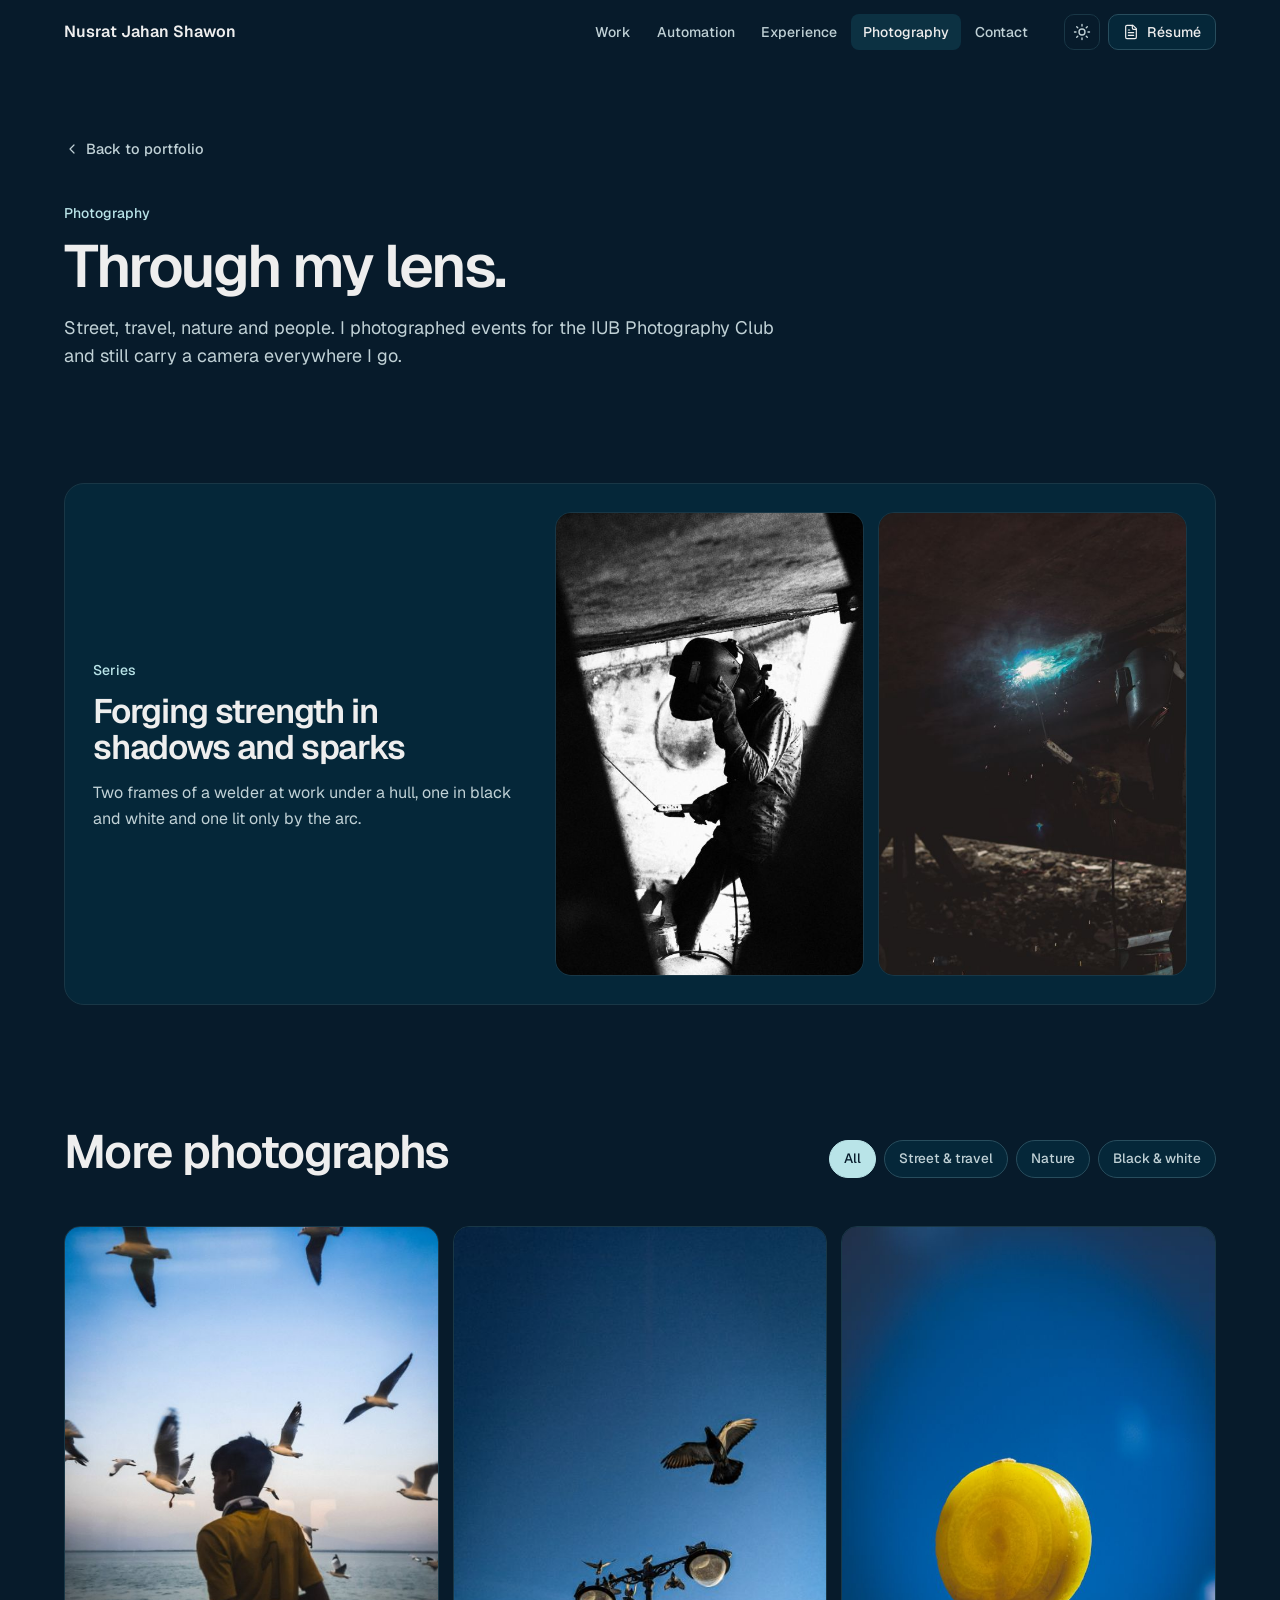
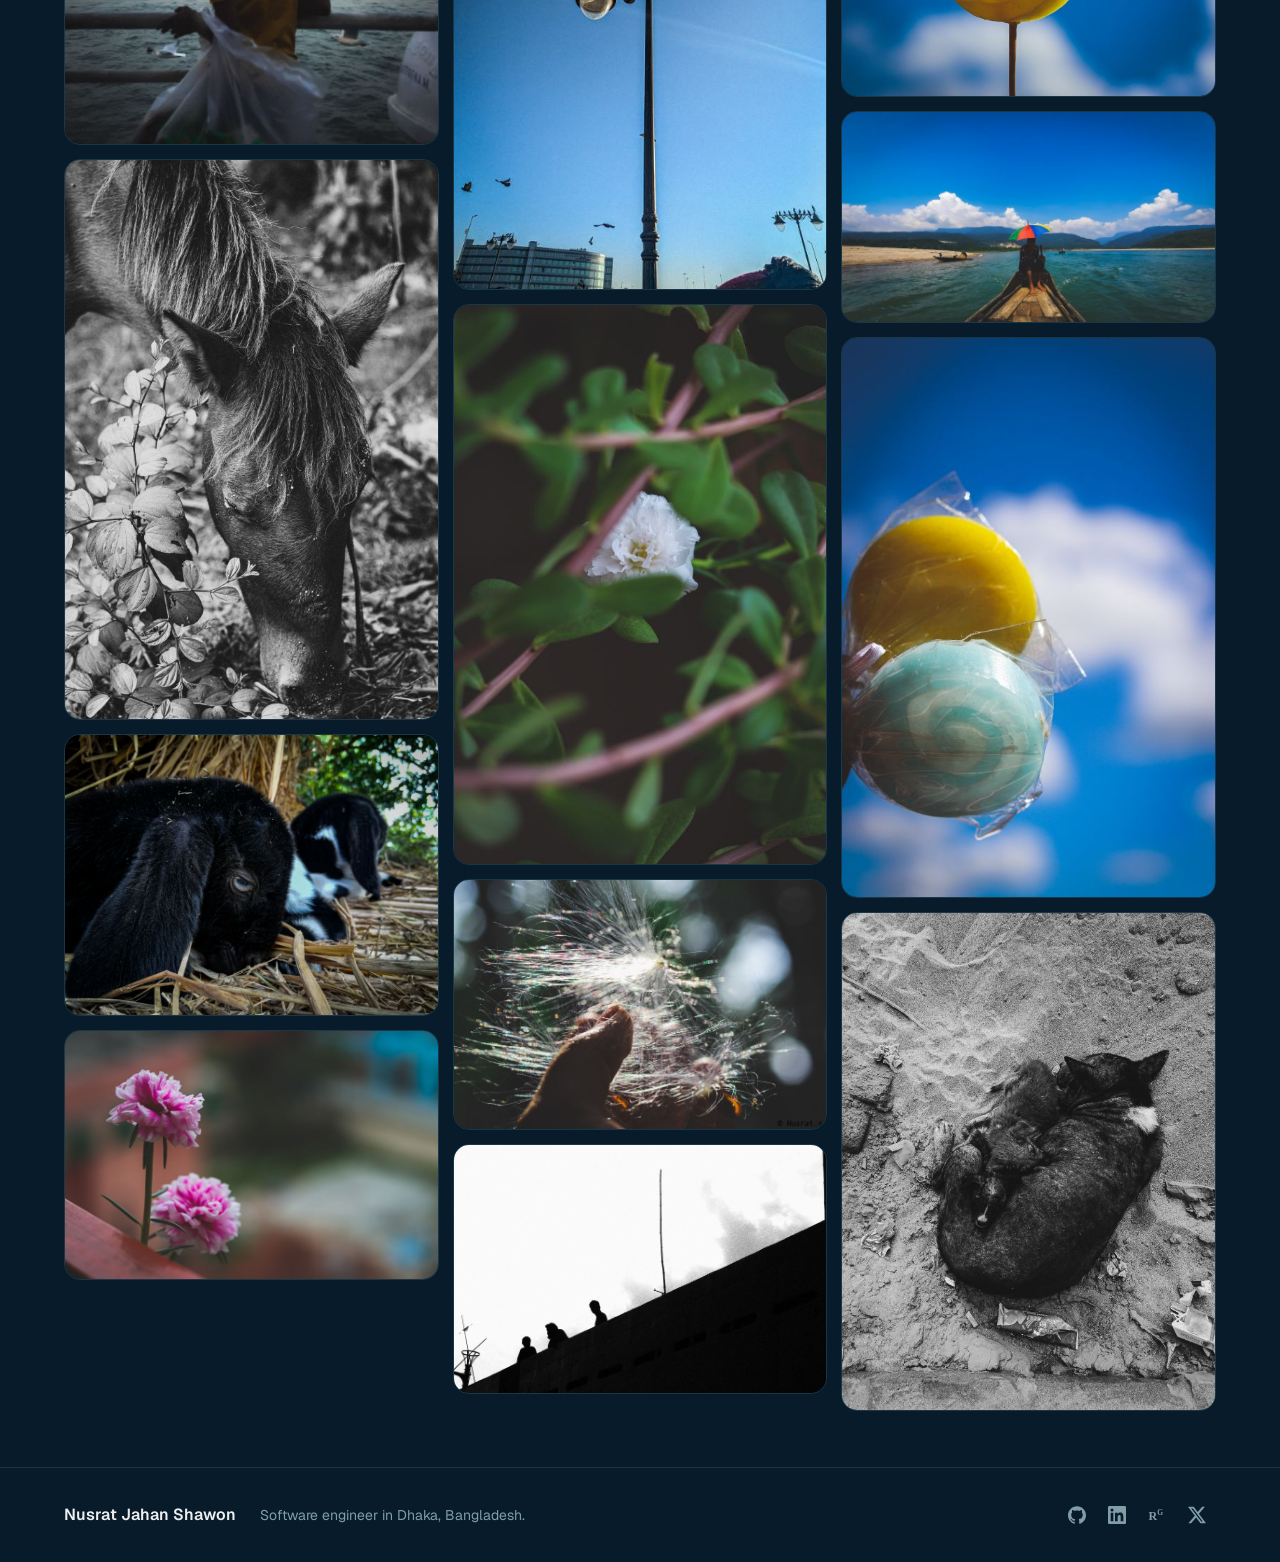
==== commit 31372281: "Swap home photos for river and pink blooms, add five photos to gallery Co-Authored-By: Claude Opus 5" ====
--- a/photography.html
+++ b/photography.html
@@ -12,7 +12,7 @@
 <link rel="preconnect" href="https://fonts.googleapis.com">
 <link rel="preconnect" href="https://fonts.gstatic.com" crossorigin>
 <link href="https://fonts.googleapis.com/css2?family=Geist:wght@400;500;600;700&family=Geist+Mono:wght@400;500&display=swap" rel="stylesheet">
-<link rel="stylesheet" href="styles.css">
+<link rel="stylesheet" href="styles.css?v=20261118">
 <script>
   try { const t = localStorage.getItem('theme'); if (t) document.documentElement.dataset.theme = t; } catch (e) {}
   document.documentElement.classList.add('js');
@@ -115,7 +115,7 @@
       <div class="section-head reveal">
         <span class="kicker">Photography</span>
         <h1 id="photo-title">Through my lens.</h1>
-        <p>Street, nature and people. I photographed events for the IUB Photography Club and still carry a camera everywhere I go.</p>
+        <p>Street, travel, nature and people. I photographed events for the IUB Photography Club and still carry a camera everywhere I go.</p>
       </div>
     </div>
   </section>
@@ -142,7 +142,7 @@
         <div><h2 id="all-title">More photographs</h2></div>
         <div class="filters" role="group" aria-label="Filter photographs">
           <button type="button" class="chip-btn" aria-pressed="true" data-filter="all">All</button>
-          <button type="button" class="chip-btn" aria-pressed="false" data-filter="street">Street</button>
+          <button type="button" class="chip-btn" aria-pressed="false" data-filter="street">Street &amp; travel</button>
           <button type="button" class="chip-btn" aria-pressed="false" data-filter="nature">Nature</button>
           <button type="button" class="chip-btn" aria-pressed="false" data-filter="bw">Black &amp; white</button>
         </div>
@@ -151,10 +151,15 @@
       <div class="masonry" data-filterable>
         <figure class="shot reveal" data-src="assets/photos/gulls.jpg" data-caption="Gulls at sunset, 2021" data-tags="street"><img src="assets/photos/gulls-sm.jpg" alt="A boy in a yellow shirt at a ferry railing as gulls fly around him at dusk" width="576" height="800" loading="lazy" decoding="async"></figure>
         <figure class="shot reveal" data-src="assets/photos/horse.jpg" data-caption="Grazing, 2021" data-tags="nature bw"><img src="assets/photos/horse-sm.jpg" alt="Black and white close-up of a horse grazing beside a leafy plant" width="533" height="800" loading="lazy" decoding="async"></figure>
+        <figure class="shot reveal" data-src="assets/photos/goats.jpg" data-caption="Young goats, 2020" data-tags="nature"><img src="assets/photos/goats-sm.jpg" alt="Two young black goats resting in straw, one looking toward the camera" width="800" height="600" loading="lazy" decoding="async"></figure>
+        <figure class="shot reveal" data-src="assets/photos/pink.jpg" data-caption="Pink blooms, 2020" data-tags="nature"><img src="assets/photos/pink-sm.jpg" alt="Two pink and white ruffled flowers on a railing against a soft blurred background" width="800" height="533" loading="lazy" decoding="async"></figure>
         <figure class="shot reveal" data-src="assets/photos/pigeons.jpg" data-caption="Pigeons on a street lamp, 2024" data-tags="street"><img src="assets/photos/pigeons-sm.jpg" alt="Pigeons landing on an ornate street lamp under a deep blue sky" width="450" height="800" loading="lazy" decoding="async"></figure>
+        <figure class="shot reveal" data-src="assets/photos/bloom.jpg" data-caption="White bloom, 2021" data-tags="nature"><img src="assets/photos/bloom-sm.jpg" alt="A small white flower hidden among green leaves and pink stems" width="533" height="800" loading="lazy" decoding="async"></figure>
         <figure class="shot reveal" data-src="assets/photos/seed.jpg" data-caption="Seed against the light" data-tags="nature"><img src="assets/photos/seed-sm.jpg" alt="Fine silky seed fibres glowing in backlight between two fingers" width="800" height="533" loading="lazy" decoding="async"></figure>
         <figure class="shot reveal" data-src="assets/photos/rooftop.jpg" data-caption="Rooftop silhouettes, 2022" data-tags="street bw"><img src="assets/photos/rooftop-sm.jpg" alt="Three figures in silhouette along a sloping rooftop wall against a pale sky" width="800" height="533" loading="lazy" decoding="async"></figure>
-        <figure class="shot reveal" data-src="assets/photos/bloom.jpg" data-caption="White bloom, 2021" data-tags="nature"><img src="assets/photos/bloom-sm.jpg" alt="A small white flower hidden among green leaves and pink stems" width="533" height="800" loading="lazy" decoding="async"></figure>
+        <figure class="shot reveal" data-src="assets/photos/lolly.jpg" data-caption="Yellow against blue, 2021" data-tags="nature"><img src="assets/photos/lolly-sm.jpg" alt="A single yellow lollipop against a deep blue sky" width="635" height="800" loading="lazy" decoding="async"></figure>
+        <figure class="shot reveal" data-src="assets/photos/river.jpg" data-caption="Out on the river, 2020" data-tags="street"><img src="assets/photos/river-sm.jpg" alt="A person under a rainbow umbrella at the bow of a wooden boat on a green river, hills and blue sky ahead" width="800" height="450" loading="lazy" decoding="async"></figure>
+        <figure class="shot reveal" data-src="assets/photos/candy.jpg" data-caption="Candy and sky, 2021" data-tags="nature"><img src="assets/photos/candy-sm.jpg" alt="Yellow and blue wrapped sweets held up against a bright blue sky and clouds" width="533" height="800" loading="lazy" decoding="async"></figure>
         <figure class="shot reveal" data-src="assets/photos/strays.jpg" data-caption="Strays, 2021" data-tags="street bw"><img src="assets/photos/strays-sm.jpg" alt="Black and white: a mother dog curled around her puppies on sandy ground" width="600" height="800" loading="lazy" decoding="async"></figure>
       </div>
     </div>
@@ -181,6 +186,6 @@
   <button class="lightbox__btn lightbox__next" type="button" aria-label="Next photo"><svg class="i" aria-hidden="true"><use href="#i-chev-r"/></svg></button>
 </div>
 
-<script src="script.js" defer></script>
+<script src="script.js?v=20261118" defer></script>
 </body>
 </html>
